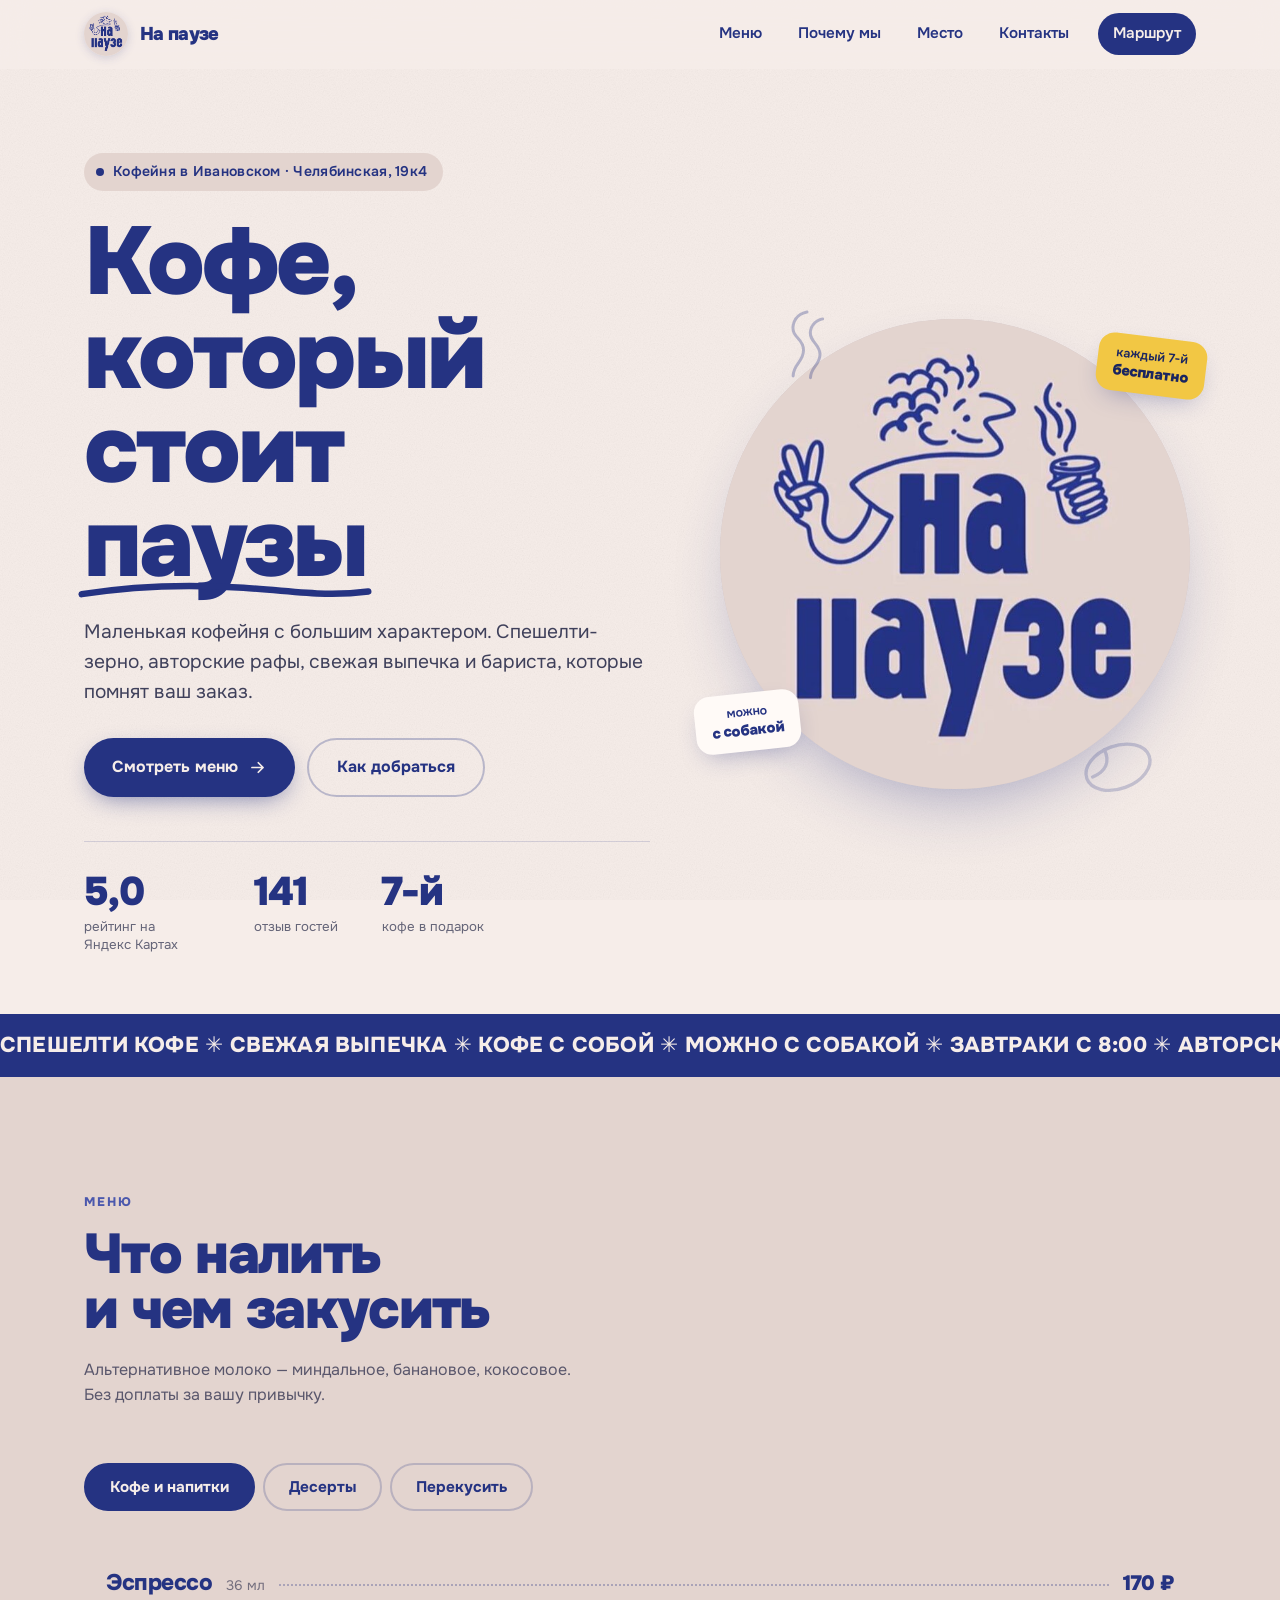
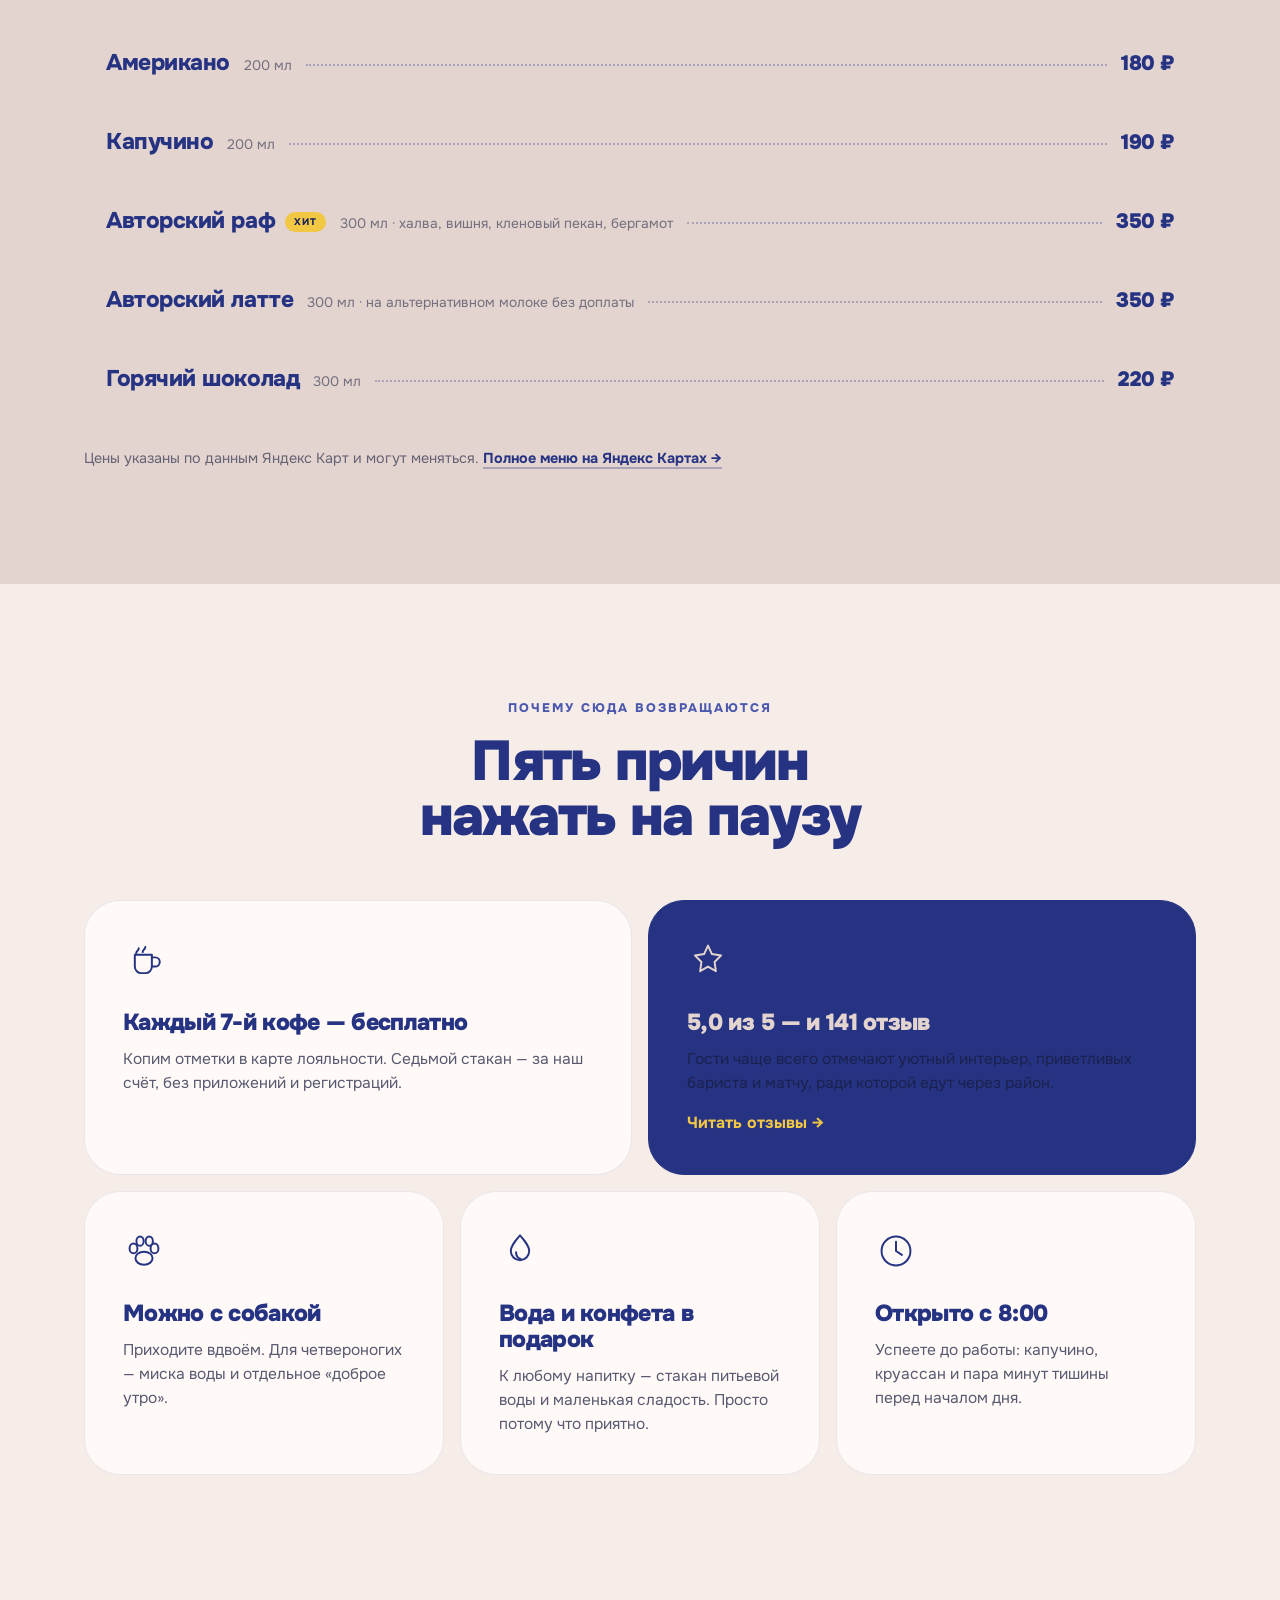
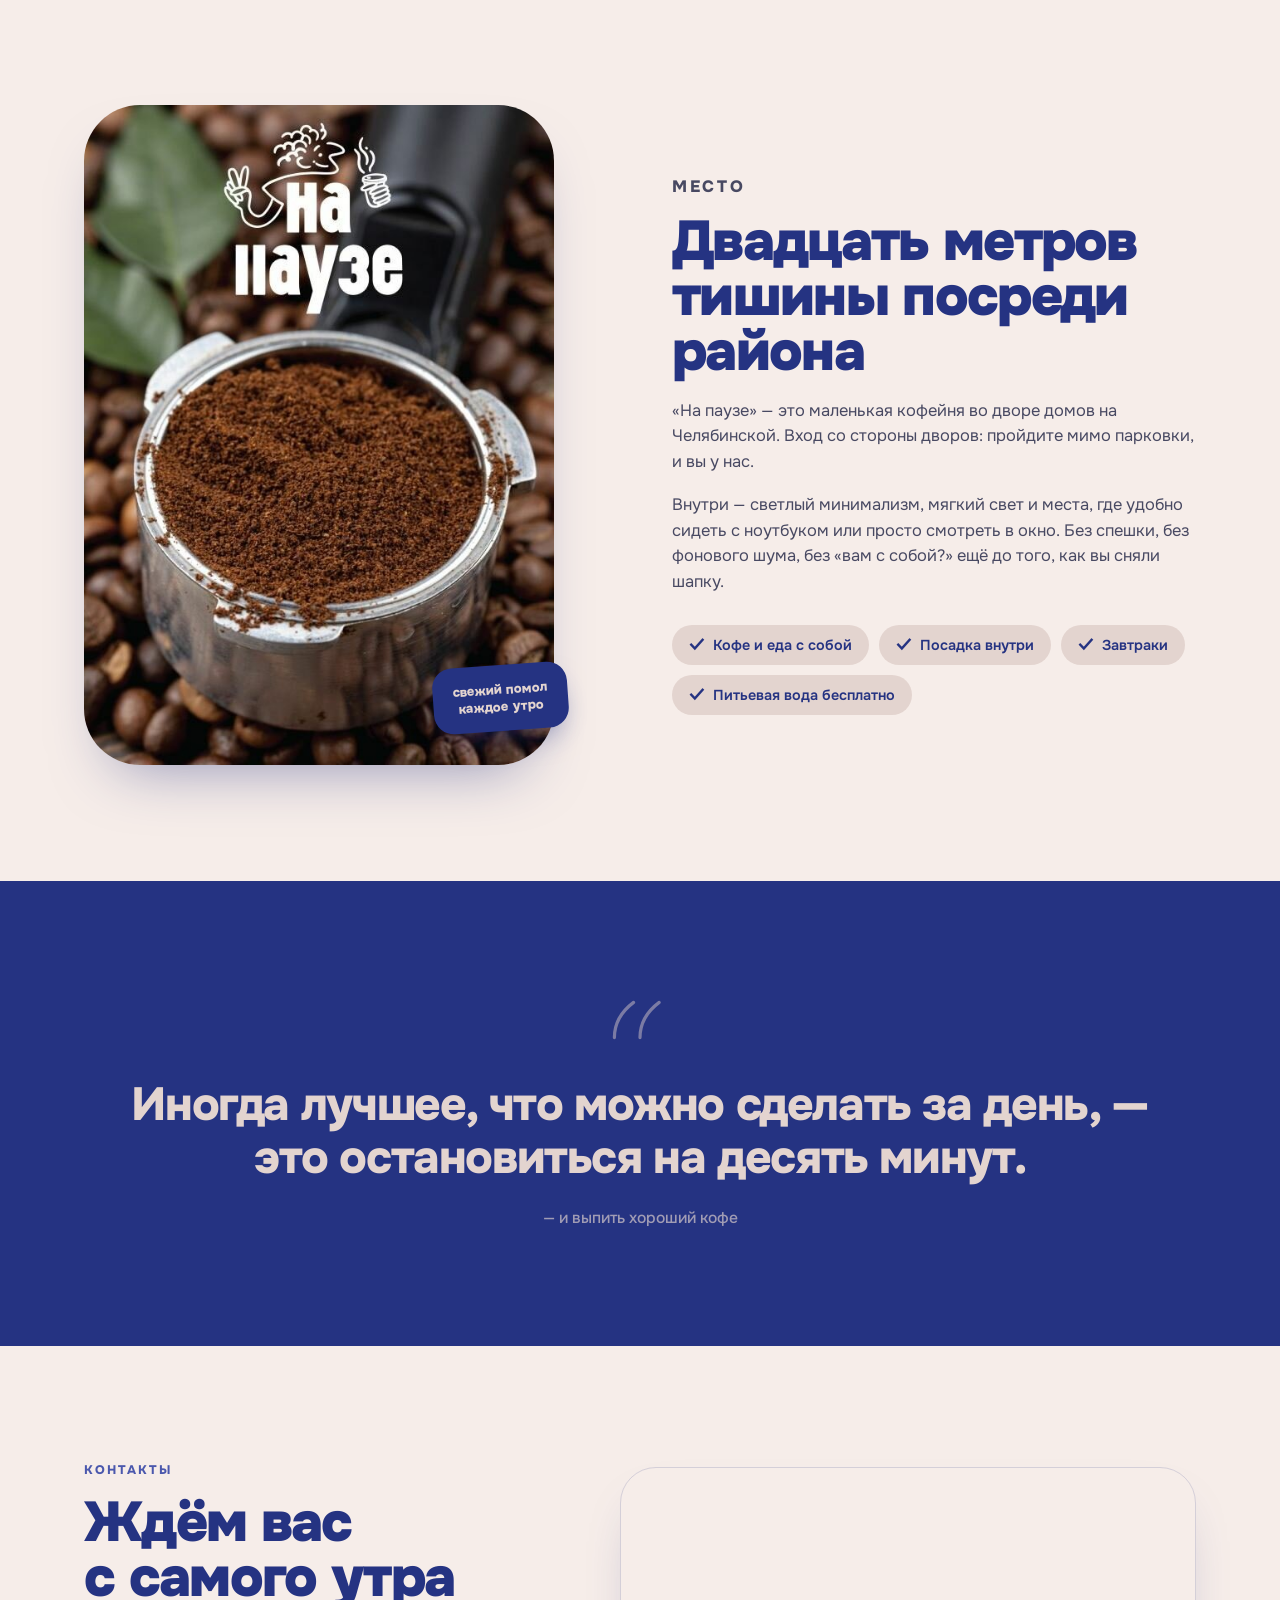
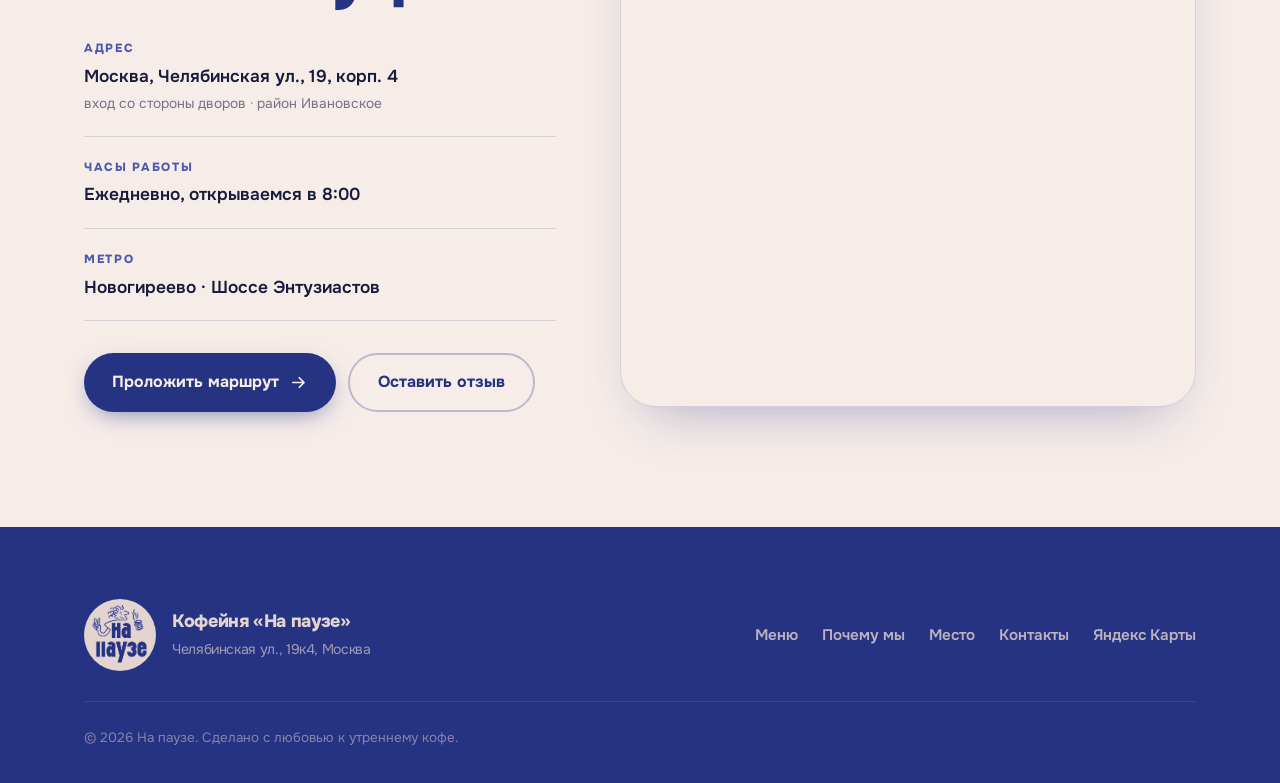
==== index.html @ f5249c9c "Сайт кофейни «На паузе» Одностраничный сайт в фирменном стиле: палитра снята с логотипа (синий #2533" ====
<!DOCTYPE html>
<html lang="ru">
<head>
<meta charset="utf-8">
<meta name="viewport" content="width=device-width, initial-scale=1">
<title>На паузе — кофейня на Челябинской, 19к4 · Москва</title>
<meta name="description" content="«На паузе» — уютная кофейня в Ивановском. Спешелти кофе, авторские рафы, свежая выпечка. Каждый 7-й кофе — бесплатно. Челябинская ул., 19к4, Москва.">
<meta name="theme-color" content="#253382">

<meta property="og:type" content="website">
<meta property="og:title" content="На паузе — кофейня на Челябинской, 19к4">
<meta property="og:description" content="Спешелти кофе, авторские рафы и свежая выпечка в Ивановском. Каждый 7-й кофе — бесплатно.">
<meta property="og:image" content="assets/logo.png">

<link rel="icon" href="assets/logo.png">
<link rel="apple-touch-icon" href="assets/logo.png">

<link rel="preconnect" href="https://fonts.googleapis.com">
<link rel="preconnect" href="https://fonts.gstatic.com" crossorigin>
<link href="https://fonts.googleapis.com/css2?family=Onest:wght@400;500;600;700;800;900&display=swap" rel="stylesheet">
<link rel="stylesheet" href="styles.css">
</head>
<body>

<a class="skip" href="#menu">К меню</a>

<!-- ══════════ ХЕДЕР ══════════ -->
<header class="hdr" id="hdr">
  <div class="hdr__in">
    <a class="brand" href="#top" aria-label="На паузе — на главную">
      <img src="assets/logo.png" alt="" width="44" height="44">
      <span class="brand__txt">На&nbsp;паузе</span>
    </a>

    <nav class="nav" id="nav">
      <a href="#menu">Меню</a>
      <a href="#why">Почему мы</a>
      <a href="#place">Место</a>
      <a href="#contacts">Контакты</a>
      <a class="nav__cta" href="https://yandex.ru/maps/-/CTv8JHZ1" target="_blank" rel="noopener">Маршрут</a>
    </nav>

    <button class="burger" id="burger" aria-label="Меню навигации" aria-expanded="false" aria-controls="nav">
      <span></span><span></span><span></span>
    </button>
  </div>
</header>

<main id="top">

<!-- ══════════ ГЛАВНЫЙ ЭКРАН ══════════ -->
<section class="hero">
  <div class="hero__grid">

    <div class="hero__copy">
      <p class="eyebrow reveal">
        <span class="dot" aria-hidden="true"></span>
        Кофейня в Ивановском · Челябинская, 19к4
      </p>

      <h1 class="reveal" style="--d:.05s">
        Кофе,<br>
        который стоит<br>
        <span class="hl">паузы<svg class="underline" viewBox="0 0 320 24" aria-hidden="true"><path d="M4 15C60 6 120 4 180 8s90 10 136 4"/></svg></span>
      </h1>

      <p class="lede reveal" style="--d:.1s">
        Маленькая кофейня с большим характером. Спешелти-зерно, авторские рафы,
        свежая выпечка и бариста, которые помнят ваш заказ.
      </p>

      <div class="hero__btns reveal" style="--d:.15s">
        <a class="btn btn--primary" href="#menu">Смотреть меню<svg viewBox="0 0 24 24" aria-hidden="true"><path d="M5 12h14M13 6l6 6-6 6"/></svg></a>
        <a class="btn btn--ghost" href="https://yandex.ru/maps/-/CTv8JHZ1" target="_blank" rel="noopener">Как добраться</a>
      </div>

      <dl class="stats reveal" style="--d:.2s">
        <div><dt>5,0</dt><dd>рейтинг на Яндекс&nbsp;Картах</dd></div>
        <div><dt>141</dt><dd>отзыв гостей</dd></div>
        <div><dt>7-й</dt><dd>кофе в подарок</dd></div>
      </dl>
    </div>

    <div class="hero__art reveal" style="--d:.12s">
      <div class="art__disc">
        <img src="assets/logo.png" alt="Логотип кофейни «На паузе»" width="677" height="677">
      </div>

      <span class="sticker sticker--1">каждый&nbsp;7-й<br><b>бесплатно</b></span>
      <span class="sticker sticker--2">можно<br><b>с собакой</b></span>

      <svg class="doodle doodle--steam" viewBox="0 0 60 90" aria-hidden="true">
        <path d="M14 82c0-14 12-16 12-30S12 38 14 24 30 8 30 8"/>
        <path d="M34 84c0-12 11-15 11-27S32 42 34 30s14-14 14-14"/>
      </svg>
      <svg class="doodle doodle--bean" viewBox="0 0 80 60" aria-hidden="true">
        <ellipse cx="40" cy="30" rx="34" ry="22" transform="rotate(-20 40 30)"/>
        <path d="M14 40c14-6 18-16 12-28"/>
      </svg>
    </div>
  </div>
</section>

<!-- ══════════ БЕГУЩАЯ СТРОКА ══════════ -->
<div class="ticker" aria-hidden="true">
  <div class="ticker__track">
    <span>спешелти кофе ✳ свежая выпечка ✳ кофе с собой ✳ можно с собакой ✳ завтраки с 8:00 ✳ авторские рафы ✳ вода и конфета в подарок ✳</span>
    <span>спешелти кофе ✳ свежая выпечка ✳ кофе с собой ✳ можно с собакой ✳ завтраки с 8:00 ✳ авторские рафы ✳ вода и конфета в подарок ✳</span>
  </div>
</div>

<!-- ══════════ МЕНЮ ══════════ -->
<section class="sec sec--menu" id="menu">
  <div class="wrap">
    <header class="sec__head reveal">
      <p class="kicker">Меню</p>
      <h2>Что налить<br>и чем закусить</h2>
      <p class="sec__note">Альтернативное молоко — миндальное, банановое, кокосовое.<br>Без доплаты за вашу привычку.</p>
    </header>

    <div class="tabs reveal" role="tablist" aria-label="Разделы меню">
      <button class="tab is-on" role="tab" aria-selected="true"  aria-controls="p-coffee"  id="t-coffee">Кофе и напитки</button>
      <button class="tab"       role="tab" aria-selected="false" aria-controls="p-sweets"  id="t-sweets">Десерты</button>
      <button class="tab"       role="tab" aria-selected="false" aria-controls="p-food"    id="t-food">Перекусить</button>
    </div>

    <div class="panel is-on" id="p-coffee" role="tabpanel" aria-labelledby="t-coffee">
      <ul class="menu">
        <li><span class="menu__n">Эспрессо</span><span class="menu__v">36 мл</span><i></i><span class="menu__p">170&nbsp;₽</span></li>
        <li><span class="menu__n">Американо</span><span class="menu__v">200 мл</span><i></i><span class="menu__p">180&nbsp;₽</span></li>
        <li><span class="menu__n">Капучино</span><span class="menu__v">200 мл</span><i></i><span class="menu__p">190&nbsp;₽</span></li>
        <li class="is-star"><span class="menu__n">Авторский раф</span><span class="menu__v">300 мл · халва, вишня, кленовый пекан, бергамот</span><i></i><span class="menu__p">350&nbsp;₽</span></li>
        <li><span class="menu__n">Авторский латте</span><span class="menu__v">300 мл · на альтернативном молоке без доплаты</span><i></i><span class="menu__p">350&nbsp;₽</span></li>
        <li><span class="menu__n">Горячий шоколад</span><span class="menu__v">300 мл</span><i></i><span class="menu__p">220&nbsp;₽</span></li>
      </ul>
    </div>

    <div class="panel" id="p-sweets" role="tabpanel" aria-labelledby="t-sweets" hidden>
      <ul class="menu">
        <li><span class="menu__n">Макарон</span><span class="menu__v">в ассортименте</span><i></i><span class="menu__p">120&nbsp;₽</span></li>
        <li><span class="menu__n">Пончик</span><span class="menu__v">в ассортименте</span><i></i><span class="menu__p">140&nbsp;₽</span></li>
        <li class="is-star"><span class="menu__n">Маффин</span><span class="menu__v">в ассортименте · шоколадный — хит</span><i></i><span class="menu__p">160&nbsp;₽</span></li>
      </ul>
    </div>

    <div class="panel" id="p-food" role="tabpanel" aria-labelledby="t-food" hidden>
      <ul class="menu">
        <li><span class="menu__n">Круассан</span><span class="menu__v">сладкий и сытный</span><i></i><span class="menu__p">от 270&nbsp;₽</span></li>
        <li><span class="menu__n">Сэндвич</span><span class="menu__v">на гриле</span><i></i><span class="menu__p">от 270&nbsp;₽</span></li>
        <li><span class="menu__n">Ролл</span><span class="menu__v">с собой или на месте</span><i></i><span class="menu__p">от 270&nbsp;₽</span></li>
      </ul>
    </div>

    <p class="menu__foot reveal">
      Цены указаны по данным Яндекс&nbsp;Карт и могут меняться.
      <a href="https://yandex.ru/maps/-/CTv8JHZ1" target="_blank" rel="noopener">Полное меню на Яндекс&nbsp;Картах →</a>
    </p>
  </div>
</section>

<!-- ══════════ ПОЧЕМУ МЫ ══════════ -->
<section class="sec sec--why" id="why">
  <div class="wrap">
    <header class="sec__head sec__head--c reveal">
      <p class="kicker">Почему сюда возвращаются</p>
      <h2>Пять причин<br>нажать на паузу</h2>
    </header>

    <div class="cards">
      <article class="card card--wide reveal">
        <svg class="ico" viewBox="0 0 64 64" aria-hidden="true"><path d="M18 24h26v18a10 10 0 0 1-10 10h-6a10 10 0 0 1-10-10V24Z"/><path d="M44 28h5a7 7 0 0 1 0 14h-5"/><path d="M24 14c0 4-4 4-4 8M34 12c0 4-4 4-4 8"/></svg>
        <h3>Каждый 7-й кофе — бесплатно</h3>
        <p>Копим отметки в карте лояльности. Седьмой стакан — за наш счёт, без приложений и регистраций.</p>
      </article>

      <article class="card card--wide card--accent reveal" style="--d:.05s">
        <svg class="ico" viewBox="0 0 64 64" aria-hidden="true"><path d="M32 10l6 13 14 2-10 10 2 14-12-7-12 7 2-14L12 25l14-2 6-13Z"/></svg>
        <h3>5,0 из 5 — и 141 отзыв</h3>
        <p>Гости чаще всего отмечают уютный интерьер, приветливых бариста и матчу, ради которой едут через район.</p>
        <a class="link" href="https://yandex.ru/maps/-/CTv8JHZ1" target="_blank" rel="noopener">Читать отзывы →</a>
      </article>

      <article class="card reveal" style="--d:.1s">
        <svg class="ico" viewBox="0 0 64 64" aria-hidden="true"><ellipse cx="32" cy="43" rx="13" ry="10"/><ellipse cx="16" cy="28" rx="6" ry="7.5"/><ellipse cx="48" cy="28" rx="6" ry="7.5"/><ellipse cx="26" cy="17" rx="5.5" ry="7"/><ellipse cx="40" cy="17" rx="5.5" ry="7"/></svg>
        <h3>Можно с собакой</h3>
        <p>Приходите вдвоём. Для четвероногих — миска воды и отдельное «доброе утро».</p>
      </article>

      <article class="card reveal" style="--d:.15s">
        <svg class="ico" viewBox="0 0 64 64" aria-hidden="true"><path d="M32 8c8 10 14 16 14 24a14 14 0 1 1-28 0c0-8 6-14 14-24Z"/><path d="M26 34c0 6 3 9 7 10"/></svg>
        <h3>Вода и конфета в подарок</h3>
        <p>К любому напитку — стакан питьевой воды и маленькая сладость. Просто потому что приятно.</p>
      </article>

      <article class="card reveal" style="--d:.2s">
        <svg class="ico" viewBox="0 0 64 64" aria-hidden="true"><circle cx="32" cy="32" r="22"/><path d="M32 18v14l9 6"/></svg>
        <h3>Открыто с 8:00</h3>
        <p>Успеете до работы: капучино, круассан и пара минут тишины перед началом дня.</p>
      </article>
    </div>
  </div>
</section>

<!-- ══════════ МЕСТО ══════════ -->
<section class="sec sec--place" id="place">
  <div class="wrap place">
    <div class="place__img reveal">
      <img src="assets/photo_main.jpg" alt="Холдер со свежемолотым кофе в кофейне «На паузе»" loading="lazy">
      <span class="place__badge">свежий помол<br>каждое утро</span>
    </div>

    <div class="place__copy reveal" style="--d:.08s">
      <p class="kicker">Место</p>
      <h2>Двадцать метров тишины посреди района</h2>
      <p>
        «На паузе» — это маленькая кофейня во дворе домов на Челябинской. Вход
        со стороны дворов: пройдите мимо парковки, и вы у нас.
      </p>
      <p>
        Внутри — светлый минимализм, мягкий свет и места, где удобно сидеть
        с ноутбуком или просто смотреть в окно. Без спешки, без фонового шума,
        без «вам с собой?» ещё до того, как вы сняли шапку.
      </p>
      <ul class="ticks">
        <li>Кофе и еда с собой</li>
        <li>Посадка внутри</li>
        <li>Завтраки</li>
        <li>Питьевая вода бесплатно</li>
      </ul>
    </div>
  </div>
</section>

<!-- ══════════ ЦИТАТА ══════════ -->
<section class="quote">
  <div class="wrap reveal">
    <svg class="quote__mark" viewBox="0 0 80 60" aria-hidden="true"><path d="M8 52c0-18 8-32 24-44M40 52c0-18 8-32 24-44"/></svg>
    <p>Иногда лучшее, что можно сделать за день, —<br>это остановиться на десять минут.</p>
    <span>— и выпить хороший кофе</span>
  </div>
</section>

<!-- ══════════ КОНТАКТЫ ══════════ -->
<section class="sec sec--contacts" id="contacts">
  <div class="wrap contacts">
    <div class="contacts__info reveal">
      <p class="kicker">Контакты</p>
      <h2>Ждём вас<br>с самого утра</h2>

      <dl class="info">
        <div>
          <dt>Адрес</dt>
          <dd>
            Москва, Челябинская ул., 19, корп.&nbsp;4<br>
            <small>вход со стороны дворов · район Ивановское</small>
          </dd>
        </div>
        <div>
          <dt>Часы работы</dt>
          <!-- Точное время закрытия уточните и подставьте сюда -->
          <dd>Ежедневно, открываемся в&nbsp;8:00</dd>
        </div>
        <div>
          <dt>Метро</dt>
          <dd>Новогиреево · Шоссе Энтузиастов</dd>
        </div>
      </dl>

      <div class="contacts__btns">
        <a class="btn btn--primary" href="https://yandex.ru/maps/-/CTv8JHZ1" target="_blank" rel="noopener">Проложить маршрут<svg viewBox="0 0 24 24" aria-hidden="true"><path d="M5 12h14M13 6l6 6-6 6"/></svg></a>
        <a class="btn btn--ghost" href="https://yandex.ru/maps/-/CTv8JHZ1" target="_blank" rel="noopener">Оставить отзыв</a>
      </div>
    </div>

    <div class="contacts__map reveal" style="--d:.08s">
      <iframe
        src="https://yandex.ru/map-widget/v1/org/237137295083/?ll=37.816%2C55.749&z=16"
        title="Кофейня «На паузе» на карте"
        loading="lazy"
        allowfullscreen></iframe>
    </div>
  </div>
</section>

</main>

<!-- ══════════ ПОДВАЛ ══════════ -->
<footer class="ftr">
  <div class="wrap ftr__in">
    <div class="ftr__brand">
      <img src="assets/logo.png" alt="" width="72" height="72">
      <p>Кофейня «На паузе»<br><small>Челябинская ул., 19к4, Москва</small></p>
    </div>

    <nav class="ftr__nav" aria-label="Подвал">
      <a href="#menu">Меню</a>
      <a href="#why">Почему мы</a>
      <a href="#place">Место</a>
      <a href="#contacts">Контакты</a>
      <a href="https://yandex.ru/maps/-/CTv8JHZ1" target="_blank" rel="noopener">Яндекс Карты</a>
    </nav>

    <p class="ftr__copy">© <span id="yr">2026</span> На паузе. Сделано с любовью к утреннему кофе.</p>
  </div>
</footer>

<script src="script.js"></script>
</body>
</html>
---- styles.css ----
/* ═══════════════════════════════════════════════
   На паузе — фирменный стиль
   Синий #253382 + пудра #E3D4CF (взяты из логотипа)
   ═══════════════════════════════════════════════ */

:root{
  --blue:#253382;
  --blue-2:#1a2560;
  --blue-3:#4b58ad;
  --blush:#e3d4cf;
  --cream:#f6ede9;
  --paper:#fffaf7;
  --ink:#171b3c;
  --butter:#f2c744;

  --r-s:14px;
  --r-m:22px;
  --r-l:36px;
  --r-xl:56px;

  --pad:clamp(20px,5vw,64px);
  --wrap:1240px;

  --ease:cubic-bezier(.22,1,.36,1);

  --font:"Onest","Golos Text","Segoe UI",system-ui,-apple-system,sans-serif;
}

*,*::before,*::after{box-sizing:border-box}
html{scroll-behavior:smooth;scroll-padding-top:90px;-webkit-text-size-adjust:100%}
body{
  margin:0;
  font-family:var(--font);
  font-weight:400;
  color:var(--ink);
  background:var(--cream);
  line-height:1.55;
  overflow-x:hidden;
  -webkit-font-smoothing:antialiased;
}
img{max-width:100%;display:block;height:auto}
a{color:inherit;text-decoration:none}
h1,h2,h3{margin:0;font-weight:900;letter-spacing:-.03em;line-height:.98;color:var(--blue)}
p{margin:0}
ul,ol,dl,dd{margin:0;padding:0}
li{list-style:none}

.wrap{width:100%;max-width:var(--wrap);margin-inline:auto;padding-inline:var(--pad)}

.skip{position:absolute;left:-9999px;top:0;z-index:200;background:var(--blue);color:#fff;padding:12px 20px;border-radius:0 0 12px 0}
.skip:focus{left:0}

:focus-visible{outline:3px solid var(--blue);outline-offset:3px;border-radius:6px}

/* зерно поверх фона — чуть тёплой фактуры */
body::before{
  content:"";position:fixed;inset:0;z-index:1;pointer-events:none;opacity:.5;
  background-image:url("data:image/svg+xml,%3Csvg xmlns='http://www.w3.org/2000/svg' width='140' height='140'%3E%3Cfilter id='n'%3E%3CfeTurbulence type='fractalNoise' baseFrequency='.85' numOctaves='3'/%3E%3CfeColorMatrix type='saturate' values='0'/%3E%3C/filter%3E%3Crect width='140' height='140' filter='url(%23n)' opacity='.22'/%3E%3C/svg%3E");
  mix-blend-mode:multiply;
}
main,.hdr,.ftr{position:relative;z-index:2}

/* ═══════ ХЕДЕР ═══════ */
.hdr{
  position:sticky;top:0;z-index:100;
  background:color-mix(in srgb,var(--cream) 82%,transparent);
  backdrop-filter:blur(14px) saturate(1.3);
  border-bottom:1.5px solid transparent;
  transition:border-color .3s,background .3s;
}
.hdr.is-stuck{border-bottom-color:color-mix(in srgb,var(--blue) 18%,transparent)}
.hdr__in{
  max-width:var(--wrap);margin-inline:auto;padding:12px var(--pad);
  display:flex;align-items:center;justify-content:space-between;gap:20px;
}
.brand{display:flex;align-items:center;gap:12px;flex-shrink:0}
.brand img{width:44px;height:44px;border-radius:50%;box-shadow:0 2px 10px rgb(37 51 130/.18)}
.brand__txt{font-weight:900;font-size:1.16rem;letter-spacing:-.035em;color:var(--blue)}

.nav{display:flex;align-items:center;gap:6px}
.nav a{
  padding:9px 15px;border-radius:99px;font-weight:600;font-size:.95rem;color:var(--blue);
  transition:background .22s,color .22s;
}
.nav a:hover{background:color-mix(in srgb,var(--blue) 9%,transparent)}
.nav__cta{background:var(--blue)!important;color:var(--cream)!important;margin-left:8px}
.nav__cta:hover{background:var(--blue-2)!important}

.burger{
  display:none;width:46px;height:46px;border:0;border-radius:14px;cursor:pointer;
  background:color-mix(in srgb,var(--blue) 8%,transparent);
  flex-direction:column;align-items:center;justify-content:center;gap:5px;
}
.burger span{display:block;width:20px;height:2.5px;border-radius:2px;background:var(--blue);transition:transform .3s var(--ease),opacity .2s}
.burger[aria-expanded="true"] span:nth-child(1){transform:translateY(7.5px) rotate(45deg)}
.burger[aria-expanded="true"] span:nth-child(2){opacity:0}
.burger[aria-expanded="true"] span:nth-child(3){transform:translateY(-7.5px) rotate(-45deg)}

/* ═══════ ГЕРОЙ ═══════ */
.hero{
  padding:clamp(36px,7vw,84px) var(--pad) clamp(30px,5vw,60px);
  max-width:var(--wrap);margin-inline:auto;
}
.hero__grid{
  display:grid;grid-template-columns:1.08fr .92fr;gap:clamp(28px,5vw,70px);align-items:center;
}
.eyebrow{
  display:inline-flex;align-items:center;gap:9px;
  font-weight:600;font-size:.88rem;letter-spacing:.02em;color:var(--blue);
  background:var(--blush);padding:8px 16px 8px 12px;border-radius:99px;margin-bottom:24px;
}
.dot{width:8px;height:8px;border-radius:50%;background:var(--blue);animation:pulse 2.4s infinite}
@keyframes pulse{0%,100%{opacity:1;transform:scale(1)}50%{opacity:.4;transform:scale(.8)}}

h1{font-size:clamp(2.7rem,7.6vw,6rem)}
.hl{position:relative;display:inline-block}
.underline{
  position:absolute;left:-2%;bottom:-.14em;width:104%;height:.28em;overflow:visible;
  fill:none;stroke:var(--blue);stroke-width:7;stroke-linecap:round;
  stroke-dasharray:340;stroke-dashoffset:340;animation:draw 1.1s .5s var(--ease) forwards;
}
@keyframes draw{to{stroke-dashoffset:0}}

.lede{margin:26px 0 0;font-size:clamp(1.02rem,1.6vw,1.2rem);max-width:46ch;color:color-mix(in srgb,var(--ink) 82%,transparent)}

.hero__btns{display:flex;flex-wrap:wrap;gap:12px;margin-top:32px}
.btn{
  display:inline-flex;align-items:center;gap:10px;
  padding:15px 28px;border-radius:99px;font-weight:700;font-size:1rem;
  transition:transform .22s var(--ease),background .22s,box-shadow .22s;
}
.btn svg{width:19px;height:19px;fill:none;stroke:currentColor;stroke-width:2.2;stroke-linecap:round;stroke-linejoin:round;transition:transform .25s var(--ease)}
.btn:hover{transform:translateY(-2px)}
.btn:hover svg{transform:translateX(4px)}
.btn--primary{background:var(--blue);color:var(--cream);box-shadow:0 8px 24px -8px rgb(37 51 130/.6)}
.btn--primary:hover{background:var(--blue-2);box-shadow:0 14px 30px -10px rgb(37 51 130/.65)}
.btn--ghost{border:2px solid color-mix(in srgb,var(--blue) 28%,transparent);color:var(--blue)}
.btn--ghost:hover{background:var(--blush);border-color:var(--blue)}

.stats{display:flex;flex-wrap:wrap;gap:clamp(20px,4vw,44px);margin-top:44px;padding-top:30px;border-top:1.5px solid color-mix(in srgb,var(--blue) 16%,transparent)}
.stats dt{font-size:clamp(1.9rem,3.4vw,2.5rem);font-weight:900;color:var(--blue);letter-spacing:-.04em;line-height:1}
.stats dd{font-size:.83rem;line-height:1.35;max-width:14ch;margin-top:6px;color:color-mix(in srgb,var(--ink) 65%,transparent)}

/* арт */
.hero__art{position:relative;display:grid;place-items:center}
.art__disc{
  position:relative;width:min(100%,470px);aspect-ratio:1;border-radius:50%;overflow:hidden;
  background:var(--blush);
  box-shadow:0 30px 70px -30px rgb(37 51 130/.45), inset 0 0 0 1.5px rgb(37 51 130/.1);
  animation:float 7s ease-in-out infinite;
}
.art__disc img{width:100%;height:100%;object-fit:cover;transform:scale(1.02)}
@keyframes float{0%,100%{transform:translateY(0)}50%{transform:translateY(-14px)}}

.sticker{
  position:absolute;z-index:3;
  font-size:.78rem;font-weight:600;line-height:1.25;text-align:center;
  padding:12px 16px;border-radius:16px;background:var(--paper);color:var(--blue);
  box-shadow:0 10px 26px -10px rgb(37 51 130/.4);
}
.sticker b{font-weight:900;font-size:.92rem;display:block}
.sticker--1{top:4%;right:-2%;transform:rotate(7deg);background:var(--butter);color:var(--blue-2)}
.sticker--2{bottom:8%;left:-4%;transform:rotate(-6deg)}

.doodle{position:absolute;fill:none;stroke:var(--blue);stroke-width:3.4;stroke-linecap:round;opacity:.3}
.doodle--steam{width:52px;top:-14px;left:14%}
.doodle--bean{width:78px;bottom:-8px;right:8%;opacity:.22}

/* ═══════ БЕГУЩАЯ СТРОКА ═══════ */
.ticker{overflow:hidden;background:var(--blue);color:var(--cream);padding:15px 0;position:relative;z-index:2}
.ticker__track{display:flex;width:max-content;animation:slide 34s linear infinite}
.ticker__track span{
  padding-right:40px;white-space:nowrap;
  font-weight:800;font-size:clamp(.95rem,1.9vw,1.35rem);letter-spacing:.01em;text-transform:uppercase;
}
@keyframes slide{to{transform:translateX(-50%)}}

/* ═══════ СЕКЦИИ ═══════ */
.sec{padding:clamp(64px,9vw,130px) 0}
.sec__head{max-width:640px;margin-bottom:clamp(34px,5vw,56px)}
.sec__head--c{margin-inline:auto;text-align:center}
.kicker{
  font-size:.78rem;font-weight:800;letter-spacing:.16em;text-transform:uppercase;
  color:var(--blue-3);margin-bottom:16px;
}
.sec h2{font-size:clamp(2rem,4.6vw,3.5rem)}
.sec__note{margin-top:20px;color:color-mix(in srgb,var(--ink) 68%,transparent);font-size:1rem}

/* ═══════ МЕНЮ ═══════ */
.sec--menu{background:var(--blush)}

.tabs{display:flex;flex-wrap:wrap;gap:8px;margin-bottom:34px}
.tab{
  font-family:inherit;font-weight:700;font-size:.96rem;cursor:pointer;
  padding:12px 24px;border-radius:99px;border:2px solid color-mix(in srgb,var(--blue) 22%,transparent);
  background:transparent;color:var(--blue);transition:all .22s var(--ease);
}
.tab:hover{background:color-mix(in srgb,var(--blue) 8%,transparent)}
.tab.is-on{background:var(--blue);color:var(--cream);border-color:var(--blue)}

.panel{animation:fadeUp .45s var(--ease)}
@keyframes fadeUp{from{opacity:0;transform:translateY(14px)}to{opacity:1;transform:none}}

.menu{display:grid;gap:4px}
.menu li{
  display:flex;align-items:baseline;gap:14px;flex-wrap:wrap;
  padding:20px 22px;border-radius:var(--r-m);
  transition:background .22s,transform .22s var(--ease);
}
.menu li:hover{background:var(--paper);transform:translateX(6px)}
.menu__n{font-weight:800;font-size:clamp(1.1rem,2.2vw,1.42rem);color:var(--blue);letter-spacing:-.02em}
.menu__v{font-size:.86rem;color:color-mix(in srgb,var(--ink) 55%,transparent);flex-shrink:0}
.menu li i{flex:1 1 40px;min-width:24px;border-bottom:2px dotted color-mix(in srgb,var(--blue) 30%,transparent);transform:translateY(-4px)}
.menu__p{font-weight:900;font-size:clamp(1.05rem,2vw,1.3rem);color:var(--blue);white-space:nowrap;letter-spacing:-.02em}
.menu li.is-star .menu__n::after{
  content:"хит";margin-left:10px;vertical-align:middle;
  font-size:.6rem;font-weight:800;letter-spacing:.1em;text-transform:uppercase;
  background:var(--butter);color:var(--blue-2);padding:4px 9px;border-radius:99px;
}
.menu__foot{margin-top:30px;font-size:.9rem;color:color-mix(in srgb,var(--ink) 62%,transparent)}
.menu__foot a{font-weight:700;color:var(--blue);border-bottom:2px solid color-mix(in srgb,var(--blue) 30%,transparent)}
.menu__foot a:hover{border-bottom-color:var(--blue)}

/* ═══════ КАРТОЧКИ ═══════ */
.cards{display:grid;grid-template-columns:repeat(6,1fr);gap:16px}
.card{
  grid-column:span 2;
  background:var(--paper);border-radius:var(--r-l);padding:clamp(26px,3vw,38px);
  border:1.5px solid color-mix(in srgb,var(--blue) 10%,transparent);
  transition:transform .3s var(--ease),box-shadow .3s,border-color .3s;
}
.card:hover{transform:translateY(-6px);box-shadow:0 22px 48px -22px rgb(37 51 130/.35);border-color:color-mix(in srgb,var(--blue) 26%,transparent)}
.card--wide{grid-column:span 3}
.card--accent{background:var(--blue);border-color:var(--blue)}
.card--accent h3,.card--accent .ico{color:var(--blush);stroke:var(--blush)}
.card--accent p{color:color-mix(in srgb,var(--blush) 92%,transparent)}
.ico{width:42px;height:42px;fill:none;stroke:var(--blue);stroke-width:3;stroke-linecap:round;stroke-linejoin:round;margin-bottom:20px}
.card h3{font-size:clamp(1.15rem,2vw,1.45rem);margin-bottom:12px;line-height:1.12}
.card p{font-size:.97rem;color:color-mix(in srgb,var(--ink) 72%,transparent)}
.link{display:inline-block;margin-top:16px;font-weight:700;color:var(--butter)}
.link:hover{text-decoration:underline}

/* ═══════ МЕСТО ═══════ */
.place{display:grid;grid-template-columns:1fr 1fr;gap:clamp(28px,5vw,70px);align-items:center}
.place__img{position:relative;border-radius:var(--r-xl);overflow:visible;max-width:470px;justify-self:start}
.place__img img{border-radius:var(--r-xl);width:100%;height:auto;object-fit:contain;box-shadow:0 30px 60px -30px rgb(37 51 130/.5)}
.place__badge{
  position:absolute;right:-14px;bottom:34px;
  background:var(--blue);color:var(--blush);
  font-weight:800;font-size:.82rem;line-height:1.3;text-align:center;
  padding:16px 20px;border-radius:20px;transform:rotate(-4deg);
  box-shadow:0 14px 30px -12px rgb(37 51 130/.6);
}
.place__copy p{margin-top:18px;font-size:1.03rem;color:color-mix(in srgb,var(--ink) 78%,transparent);max-width:52ch}
.ticks{display:flex;flex-wrap:wrap;gap:10px;margin-top:30px}
.ticks li{
  display:flex;align-items:center;gap:8px;
  font-size:.9rem;font-weight:600;color:var(--blue);
  background:var(--blush);padding:9px 17px;border-radius:99px;
}
.ticks li::before{content:"✓";font-weight:900}

/* ═══════ ЦИТАТА ═══════ */
.quote{background:var(--blue);color:var(--blush);padding:clamp(64px,9vw,120px) 0;text-align:center;position:relative;z-index:2}
.quote__mark{width:64px;height:48px;margin-inline:auto;fill:none;stroke:currentColor;stroke-width:4;stroke-linecap:round;opacity:.45;margin-bottom:26px}
.quote p{font-size:clamp(1.5rem,3.8vw,2.9rem);font-weight:800;letter-spacing:-.03em;line-height:1.15}
.quote span{display:block;margin-top:22px;font-size:.98rem;opacity:.65;font-weight:500}

/* ═══════ КОНТАКТЫ ═══════ */
.contacts{display:grid;grid-template-columns:.9fr 1.1fr;gap:clamp(28px,5vw,64px);align-items:center}
.info{margin-top:34px;display:grid;gap:22px}
.info>div{display:grid;gap:4px;padding-bottom:20px;border-bottom:1.5px solid color-mix(in srgb,var(--blue) 15%,transparent)}
.info dt{font-size:.74rem;font-weight:800;letter-spacing:.14em;text-transform:uppercase;color:var(--blue-3)}
.info dd{font-size:1.08rem;font-weight:600;color:var(--ink)}
.info small{display:inline-block;margin-top:4px;font-size:.86rem;font-weight:400;color:color-mix(in srgb,var(--ink) 58%,transparent)}
.contacts__btns{display:flex;flex-wrap:wrap;gap:12px;margin-top:32px}
.contacts__map{
  border-radius:var(--r-l);overflow:hidden;height:clamp(340px,48vw,540px);
  border:1.5px solid color-mix(in srgb,var(--blue) 16%,transparent);
  box-shadow:0 26px 56px -28px rgb(37 51 130/.4);
}
.contacts__map iframe{width:100%;height:100%;border:0;display:block}

/* ═══════ ПОДВАЛ ═══════ */
.ftr{background:var(--blue);color:var(--blush);padding:clamp(48px,6vw,72px) 0 34px}
.ftr__in{display:grid;gap:34px}
.ftr__brand{display:flex;align-items:center;gap:16px}
.ftr__brand img{border-radius:50%;width:72px;height:72px}
.ftr__brand p{font-weight:800;font-size:1.12rem;letter-spacing:-.02em}
.ftr__brand small{font-weight:400;font-size:.88rem;opacity:.65}
.ftr__nav{display:flex;flex-wrap:wrap;gap:8px 26px;padding-top:28px;border-top:1.5px solid color-mix(in srgb,var(--blush) 22%,transparent)}
.ftr__nav a{font-weight:600;font-size:.95rem;opacity:.8;transition:opacity .2s}
.ftr__nav a:hover{opacity:1;text-decoration:underline}
.ftr__copy{font-size:.84rem;opacity:.5}

@media (min-width:761px){
  .ftr__in{grid-template-columns:1fr auto;align-items:center;gap:30px 48px}
  .ftr__nav{border-top:0;padding-top:0;justify-content:flex-end;gap:8px 24px}
  .ftr__copy{grid-column:1/-1;padding-top:26px;border-top:1.5px solid color-mix(in srgb,var(--blush) 22%,transparent)}
}

/* ═══════ ПОЯВЛЕНИЕ ПРИ СКРОЛЛЕ ═══════ */
.reveal{opacity:0;transform:translateY(26px);transition:opacity .7s var(--ease) var(--d,0s),transform .7s var(--ease) var(--d,0s)}
.reveal.is-in{opacity:1;transform:none}

/* ═══════ АДАПТИВ ═══════ */
@media (max-width:1000px){
  .hero__grid{grid-template-columns:1fr;gap:44px}
  .hero__art{order:-1;max-width:400px;margin-inline:auto}
  .stats{justify-content:space-between}
  .cards{grid-template-columns:repeat(4,1fr)}
  .card,.card--wide{grid-column:span 2}
  .cards>.card:last-child{grid-column:span 4}
  .place,.contacts{grid-template-columns:1fr}
  .place__img{max-width:460px}
  .quote br{display:none}
}

@media (max-width:760px){
  .burger{display:flex}
  .nav{
    position:fixed;inset:72px 12px auto 12px;
    flex-direction:column;align-items:stretch;gap:4px;
    background:var(--paper);border-radius:var(--r-m);padding:12px;
    box-shadow:0 26px 60px -20px rgb(37 51 130/.4);
    opacity:0;visibility:hidden;transform:translateY(-12px);
    transition:opacity .25s var(--ease),transform .25s var(--ease),visibility .25s;
  }
  .nav.is-open{opacity:1;visibility:visible;transform:none}
  .nav a{padding:14px 16px;font-size:1.05rem}
  .nav__cta{margin-left:0;text-align:center;margin-top:6px}

  .cards{grid-template-columns:1fr}
  .card,.card--wide{grid-column:span 1}
  .sticker--1{right:-4px;font-size:.72rem}
  .sticker--2{left:-8px;font-size:.72rem}
  .menu li{display:grid;grid-template-columns:1fr auto;gap:3px 14px;padding:16px 14px}
  .menu li:hover{transform:none}
  .menu li i{display:none}
  .menu__n{grid-area:1/1}
  .menu__p{grid-area:1/2;align-self:center}
  .menu__v{grid-area:2/1/2/-1}
  .place__badge{right:-6px;bottom:16px}
}

@media (prefers-reduced-motion:reduce){
  *,*::before,*::after{animation-duration:.001ms!important;animation-iteration-count:1!important;transition-duration:.001ms!important}
  html{scroll-behavior:auto}
  .reveal{opacity:1;transform:none}
}
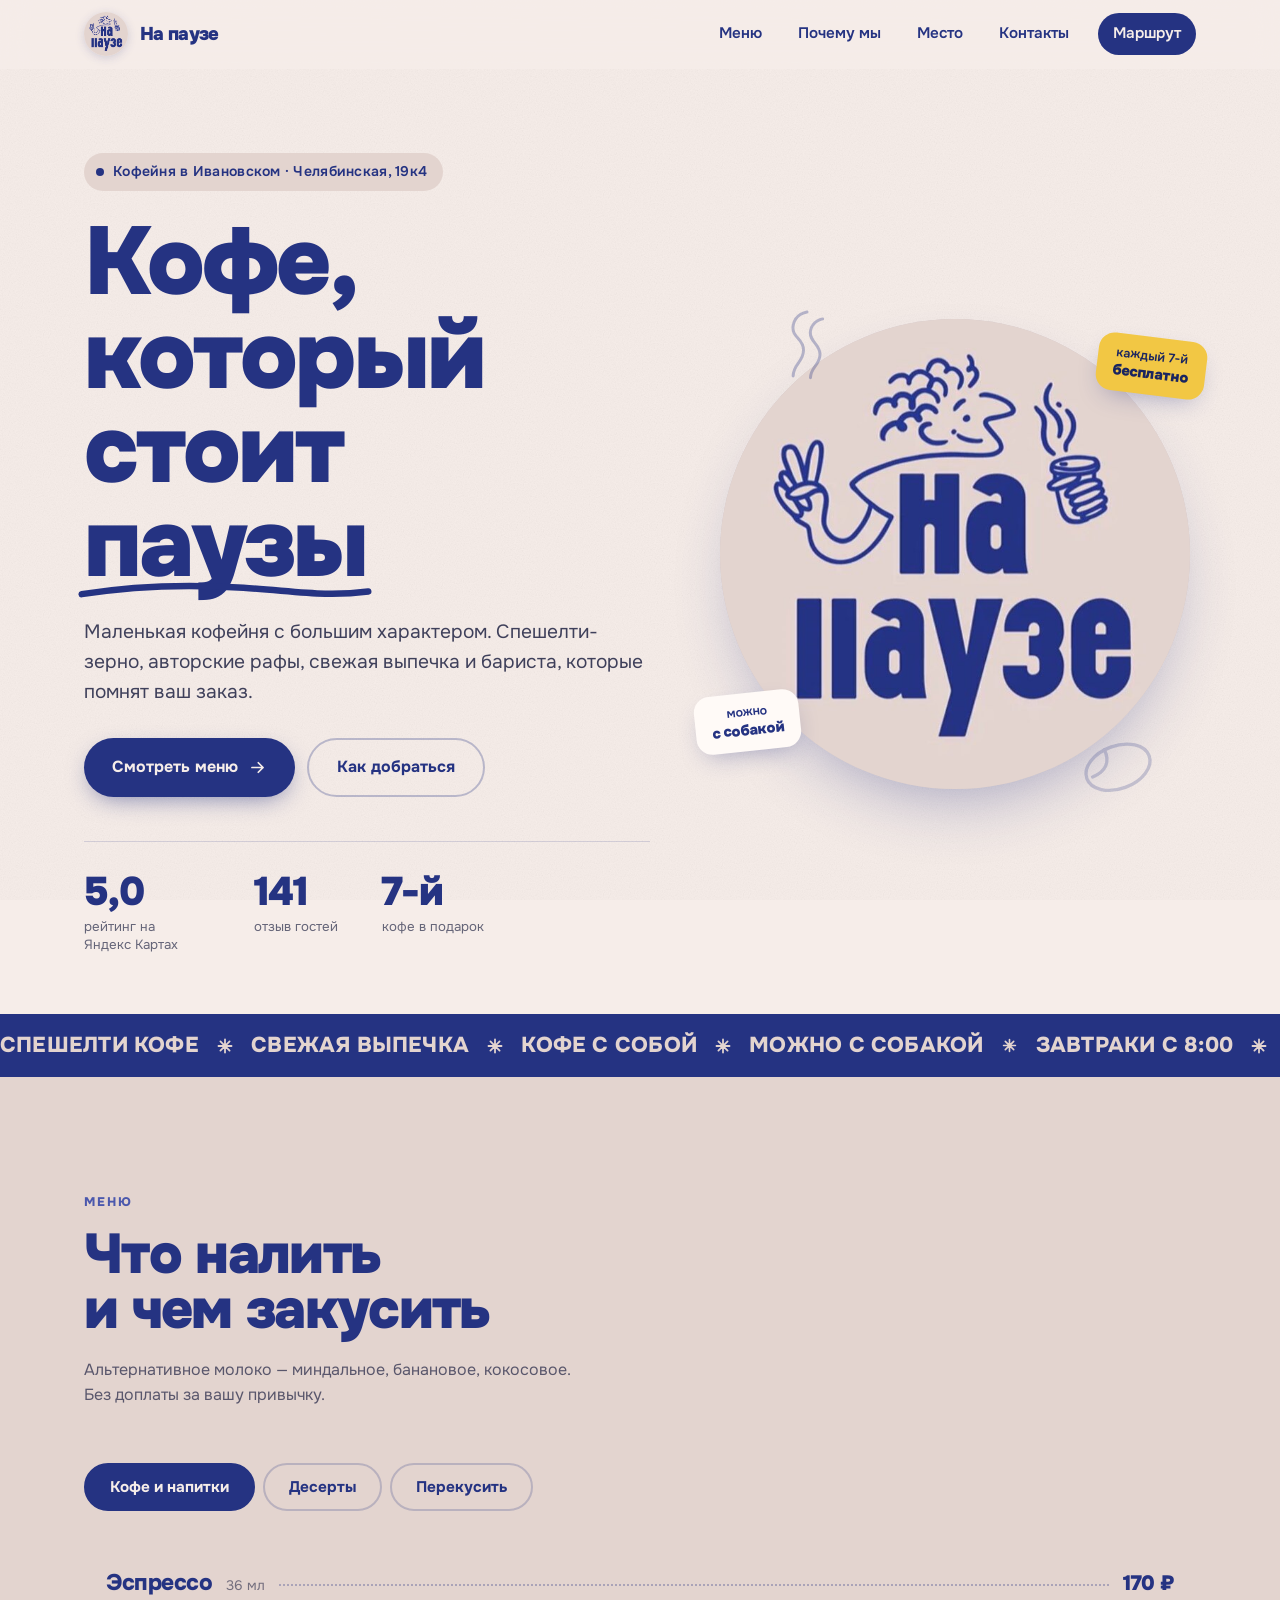
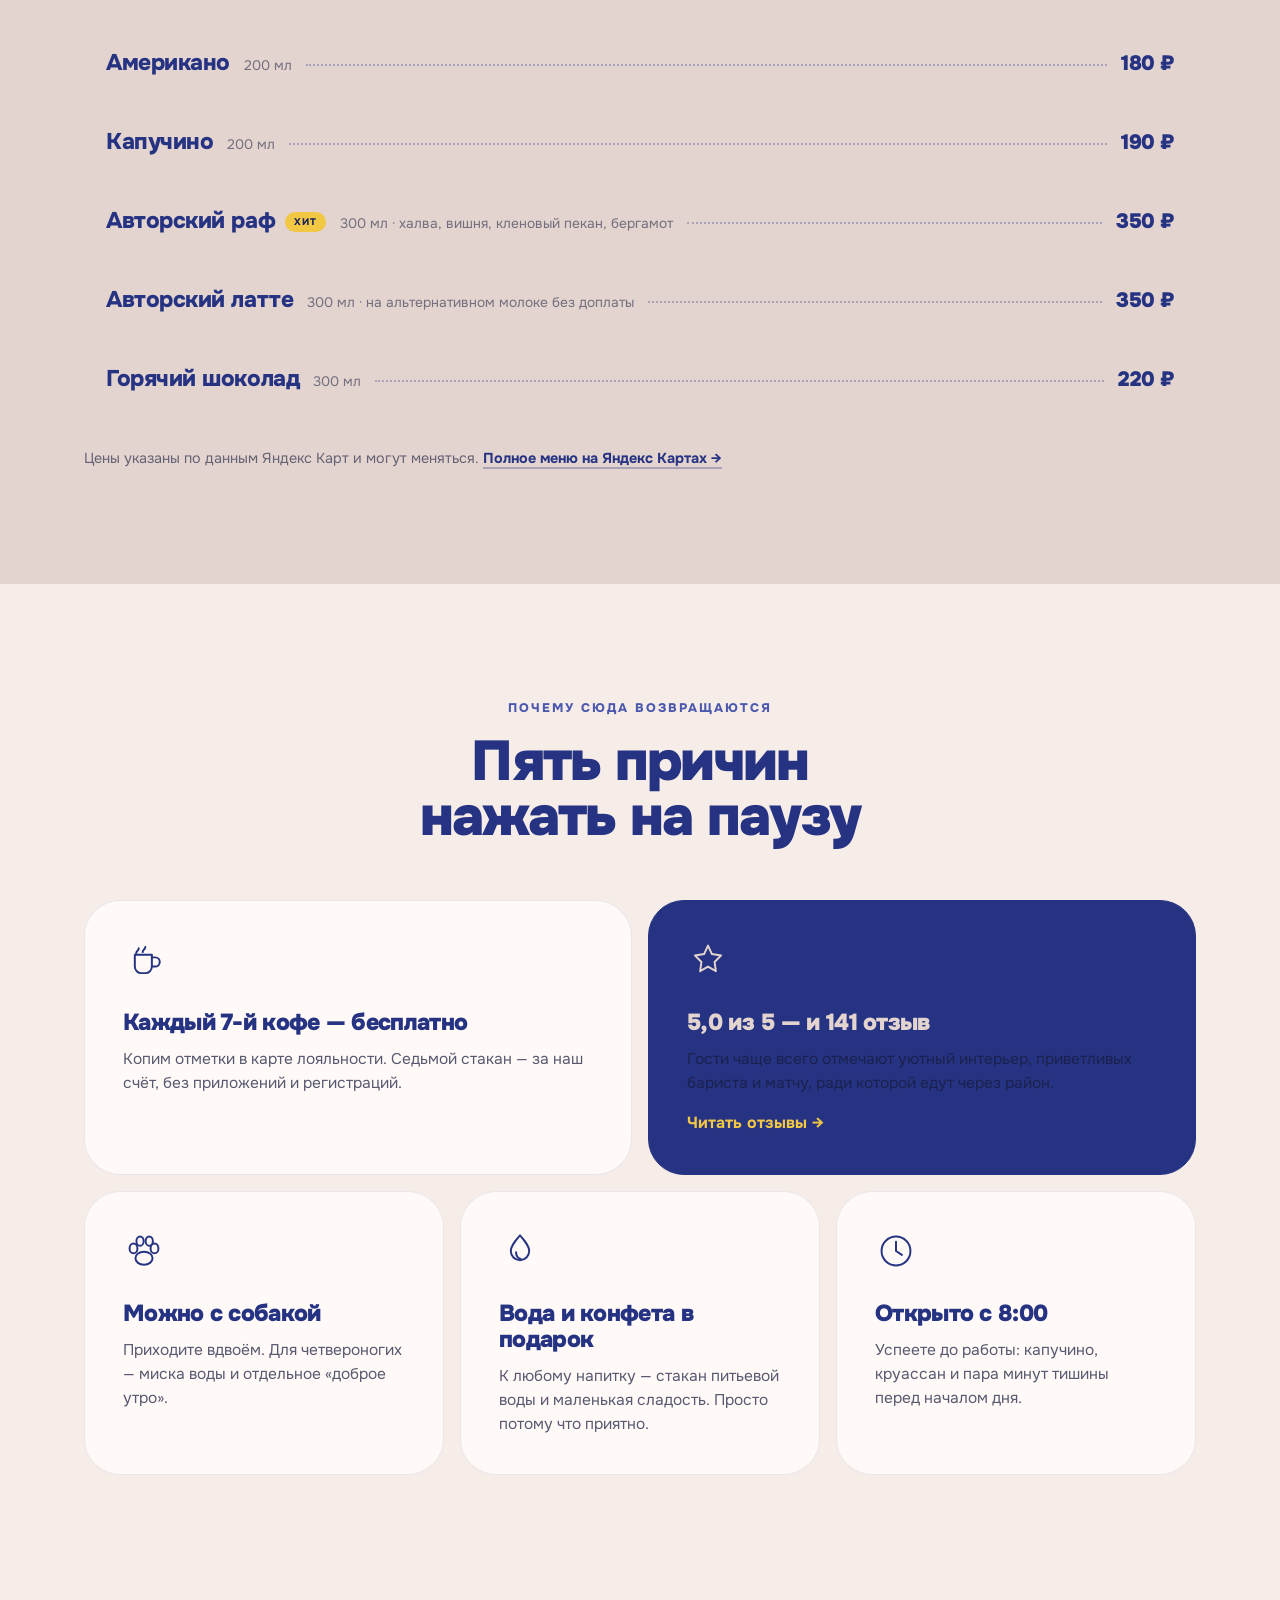
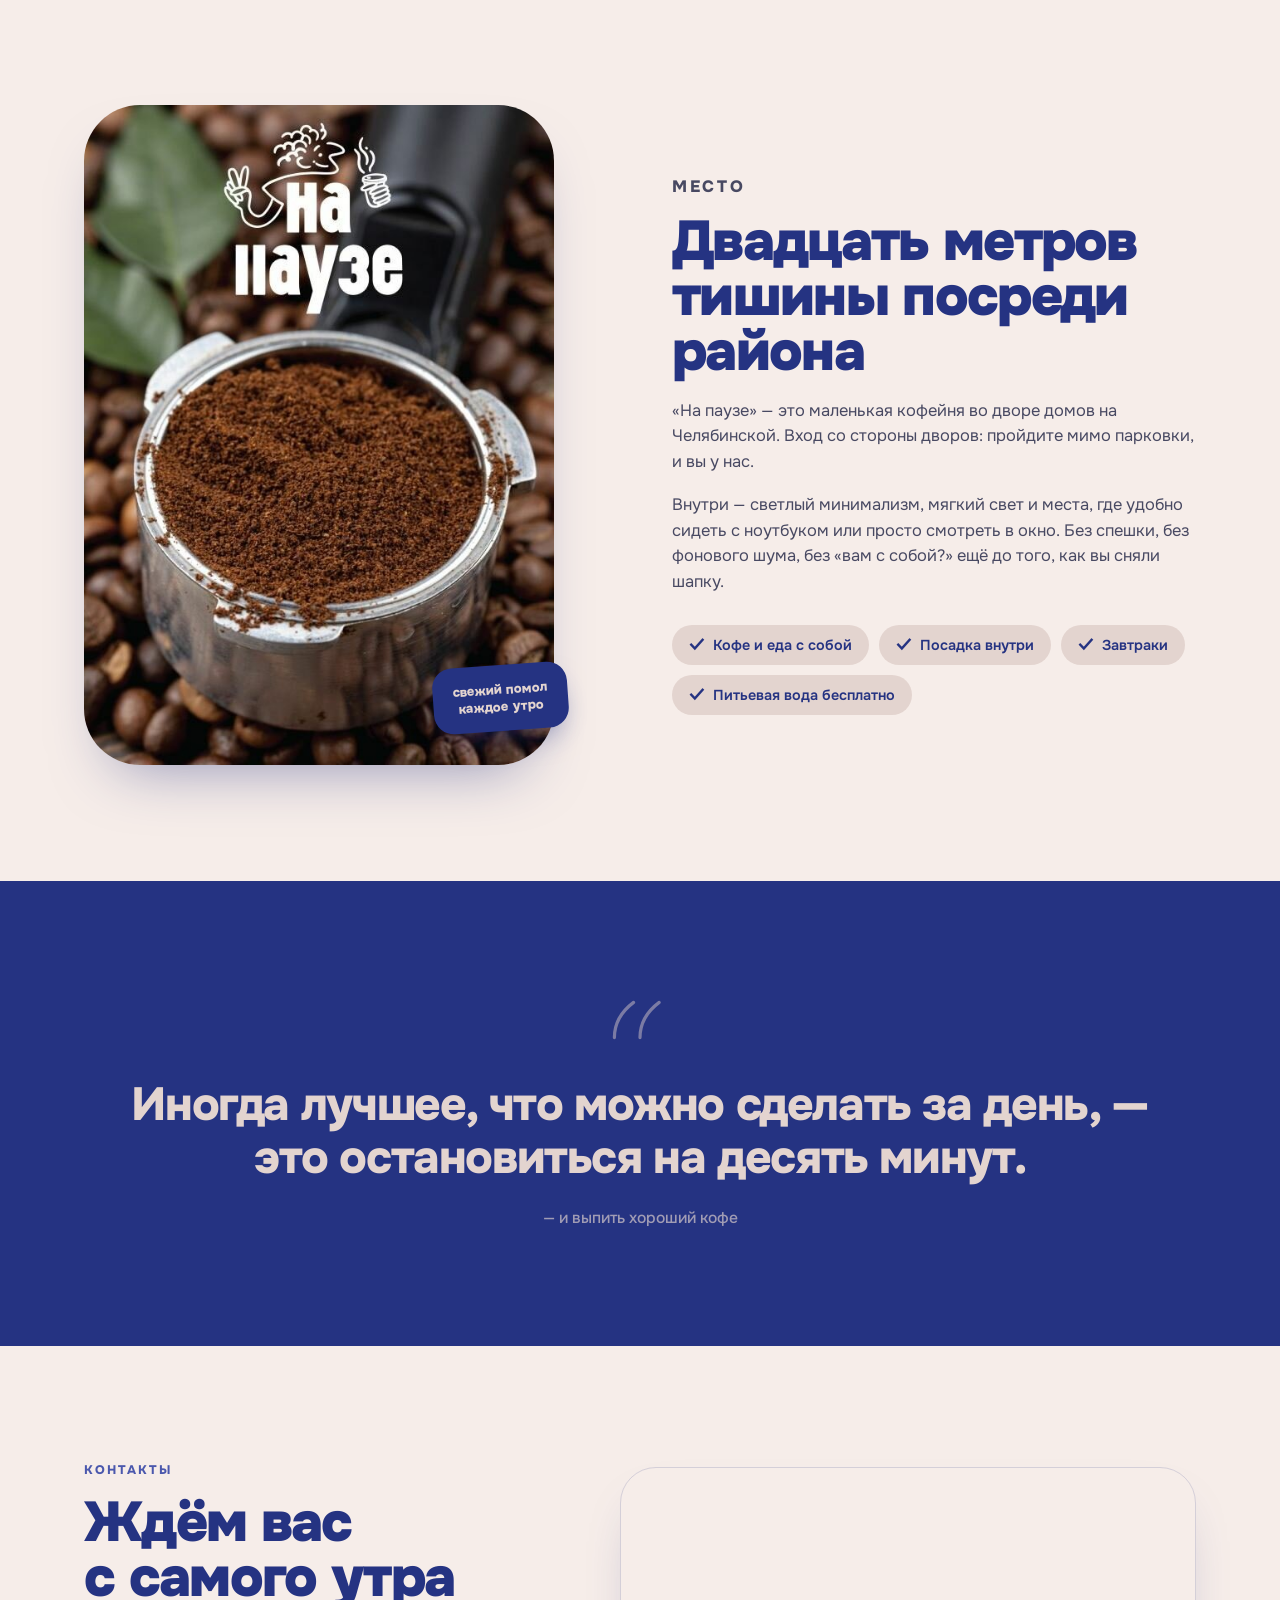
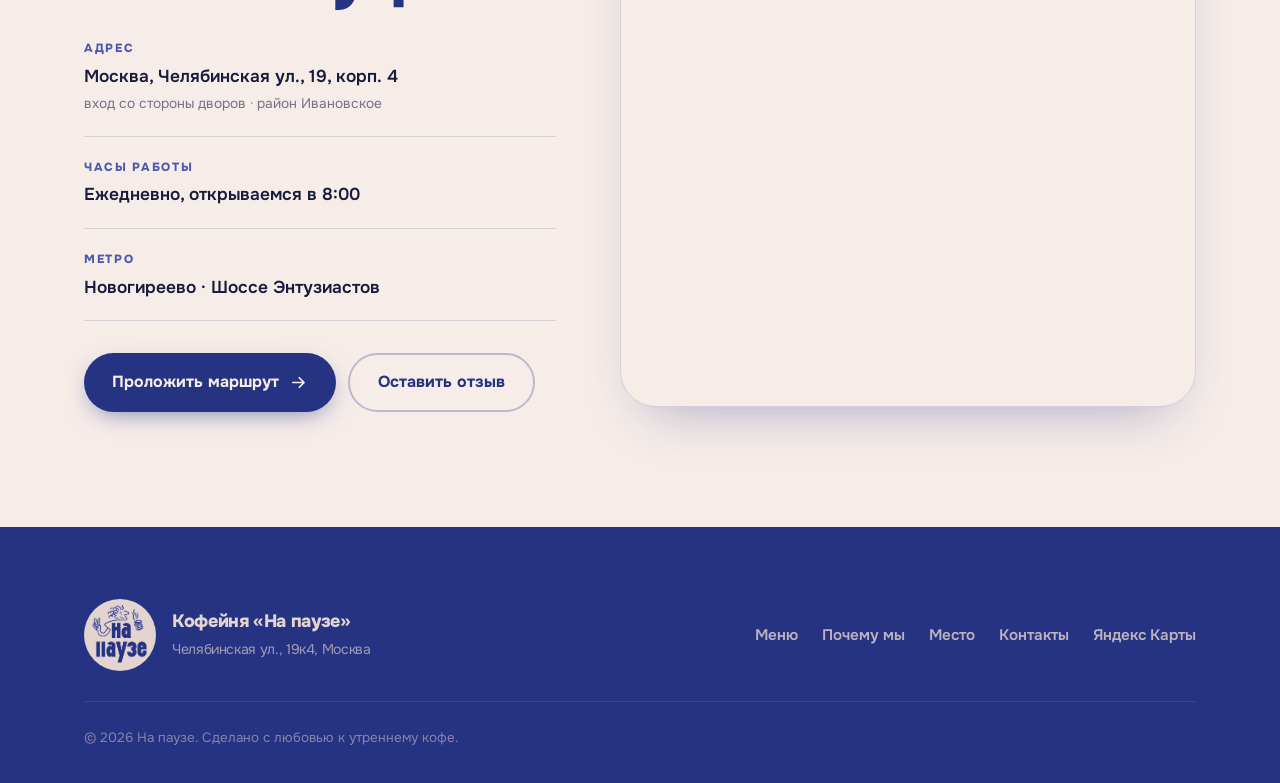
==== commit d2fe9723: "Правки мобильной версии - Разделитель в бегущей строке: символ U+2733 в Safari показывался   зелёным" ====
--- a/index.html
+++ b/index.html
@@ -104,8 +104,12 @@
 <!-- ══════════ БЕГУЩАЯ СТРОКА ══════════ -->
 <div class="ticker" aria-hidden="true">
   <div class="ticker__track">
-    <span>спешелти кофе ✳ свежая выпечка ✳ кофе с собой ✳ можно с собакой ✳ завтраки с 8:00 ✳ авторские рафы ✳ вода и конфета в подарок ✳</span>
-    <span>спешелти кофе ✳ свежая выпечка ✳ кофе с собой ✳ можно с собакой ✳ завтраки с 8:00 ✳ авторские рафы ✳ вода и конфета в подарок ✳</span>
+    <div class="ticker__row">
+      <b>спешелти кофе</b><b>свежая выпечка</b><b>кофе с собой</b><b>можно с собакой</b><b>завтраки с 8:00</b><b>авторские рафы</b><b>вода и конфета в подарок</b>
+    </div>
+    <div class="ticker__row">
+      <b>спешелти кофе</b><b>свежая выпечка</b><b>кофе с собой</b><b>можно с собакой</b><b>завтраки с 8:00</b><b>авторские рафы</b><b>вода и конфета в подарок</b>
+    </div>
   </div>
 </div>
 
--- a/styles.css
+++ b/styles.css
@@ -167,11 +167,17 @@
 .doodle--bean{width:78px;bottom:-8px;right:8%;opacity:.22}
 
 /* ═══════ БЕГУЩАЯ СТРОКА ═══════ */
-.ticker{overflow:hidden;background:var(--blue);color:var(--cream);padding:15px 0;position:relative;z-index:2}
+.ticker{overflow:hidden;background:var(--blue);color:var(--blush);padding:15px 0;position:relative;z-index:2}
 .ticker__track{display:flex;width:max-content;animation:slide 34s linear infinite}
-.ticker__track span{
-  padding-right:40px;white-space:nowrap;
+.ticker__row{display:flex;align-items:center}
+.ticker b{
+  display:inline-flex;align-items:center;white-space:nowrap;
   font-weight:800;font-size:clamp(.95rem,1.9vw,1.35rem);letter-spacing:.01em;text-transform:uppercase;
+}
+/* разделитель — рисованная снежинка-астериск, а не системный эмодзи */
+.ticker b::after{
+  content:"";flex:none;width:.72em;height:.72em;margin:0 .85em;
+  background:url("data:image/svg+xml,%3Csvg xmlns='http://www.w3.org/2000/svg' viewBox='0 0 24 24' fill='none' stroke='%23E3D4CF' stroke-width='2.6' stroke-linecap='round'%3E%3Cpath d='M12 2.5v19M2.5 12h19M5.3 5.3l13.4 13.4M18.7 5.3L5.3 18.7'/%3E%3C/svg%3E") center/contain no-repeat;
 }
 @keyframes slide{to{transform:translateX(-50%)}}
 
@@ -233,7 +239,7 @@
 .card--wide{grid-column:span 3}
 .card--accent{background:var(--blue);border-color:var(--blue)}
 .card--accent h3,.card--accent .ico{color:var(--blush);stroke:var(--blush)}
-.card--accent p{color:color-mix(in srgb,var(--blush) 92%,transparent)}
+.card--accent p{color:var(--blush)}
 .ico{width:42px;height:42px;fill:none;stroke:var(--blue);stroke-width:3;stroke-linecap:round;stroke-linejoin:round;margin-bottom:20px}
 .card h3{font-size:clamp(1.15rem,2vw,1.45rem);margin-bottom:12px;line-height:1.12}
 .card p{font-size:.97rem;color:color-mix(in srgb,var(--ink) 72%,transparent)}
@@ -330,8 +336,26 @@
   .nav a{padding:14px 16px;font-size:1.05rem}
   .nav__cta{margin-left:0;text-align:center;margin-top:6px}
 
-  .cards{grid-template-columns:1fr}
-  .card,.card--wide{grid-column:span 1}
+  /* «Почему мы» на мобильном — компактный список, а не плитки */
+  .cards{grid-template-columns:1fr;gap:10px}
+  .cards>.card,
+  .cards>.card--wide,
+  .cards>.card:last-child{
+    grid-column:1/-1;
+    display:grid;grid-template-columns:auto 1fr;align-items:start;
+    gap:2px 16px;padding:20px;border-radius:26px;
+  }
+  .cards>.card:hover{transform:none;box-shadow:none;border-color:color-mix(in srgb,var(--blue) 10%,transparent)}
+  .card .ico{
+    grid-row:1/span 3;box-sizing:border-box;
+    width:46px;height:46px;padding:10px;margin:2px 0 0;
+    border-radius:50%;background:var(--blush);
+  }
+  .card--accent .ico{background:color-mix(in srgb,var(--blush) 20%,transparent)}
+  .card h3{font-size:1.08rem;margin-bottom:5px}
+  .card p{font-size:.93rem;line-height:1.45}
+  .card .link{margin-top:10px;font-size:.92rem}
+
   .sticker--1{right:-4px;font-size:.72rem}
   .sticker--2{left:-8px;font-size:.72rem}
   .menu li{display:grid;grid-template-columns:1fr auto;gap:3px 14px;padding:16px 14px}
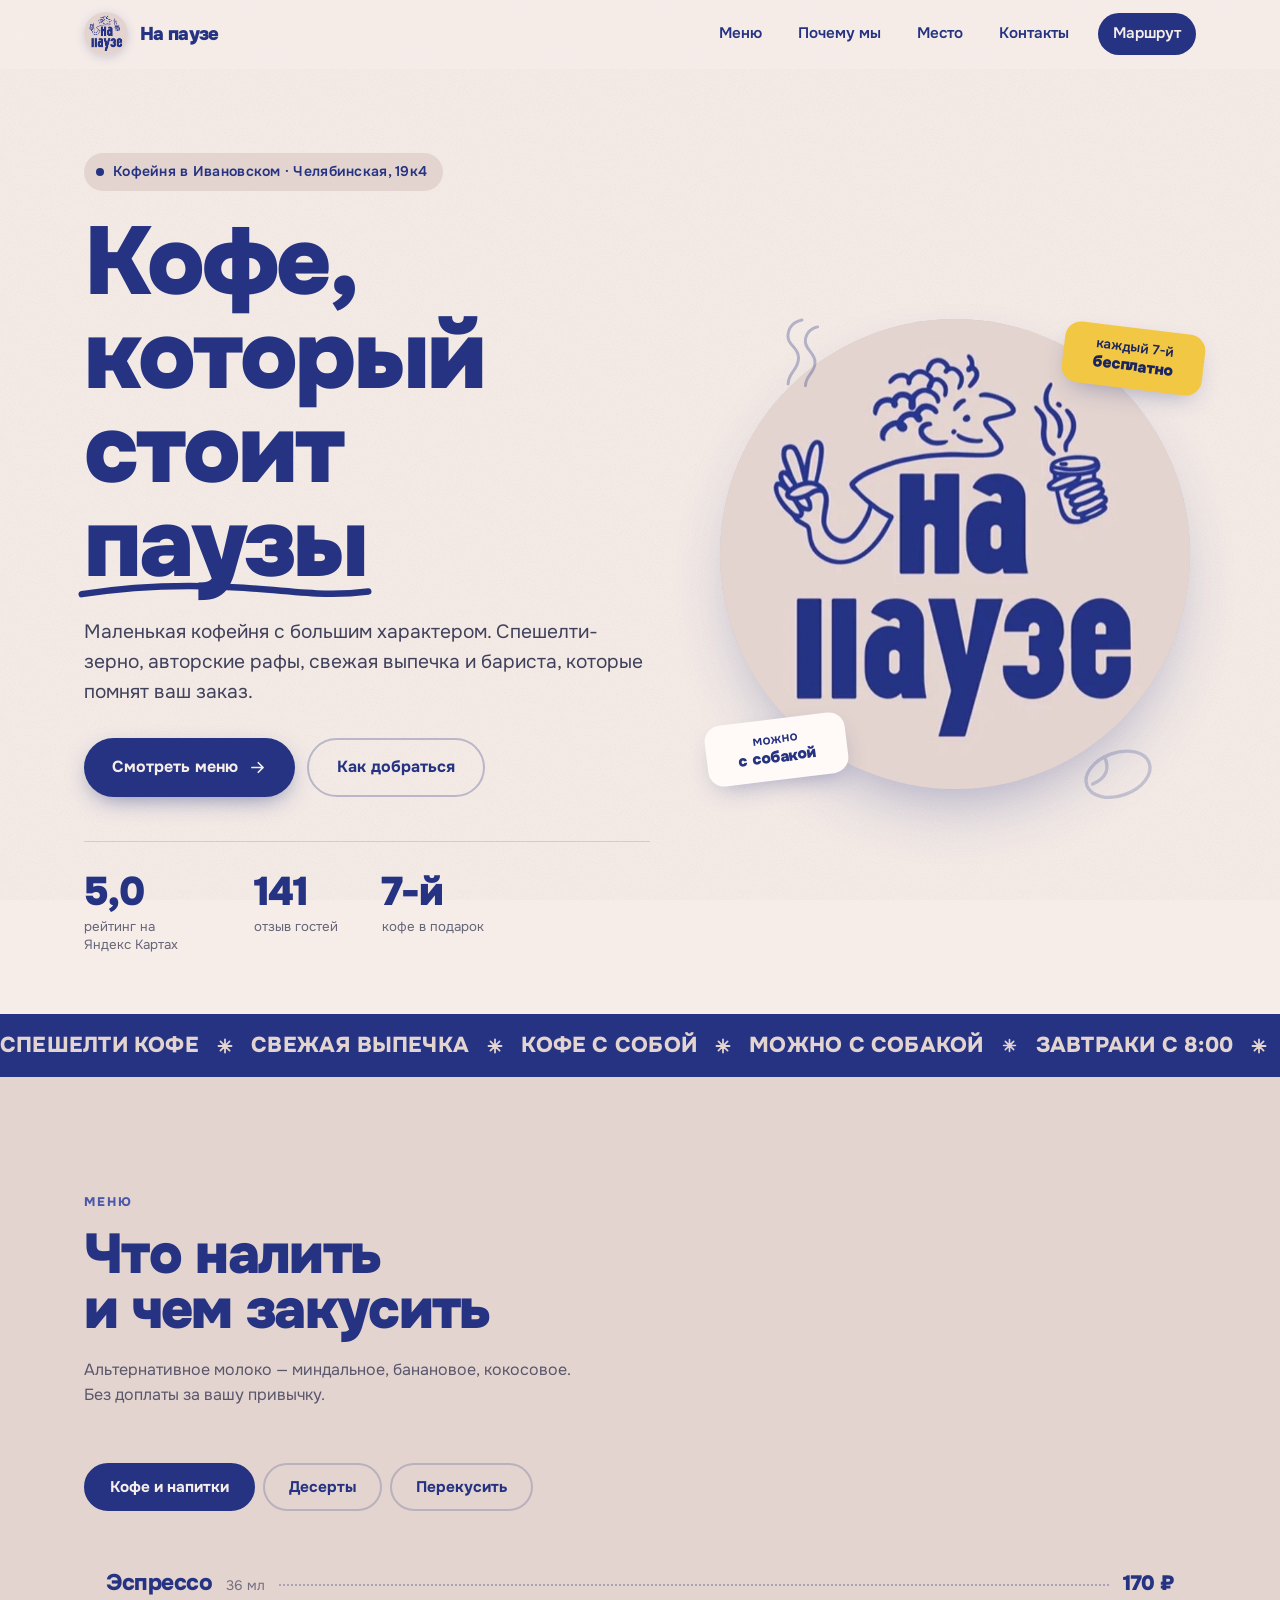
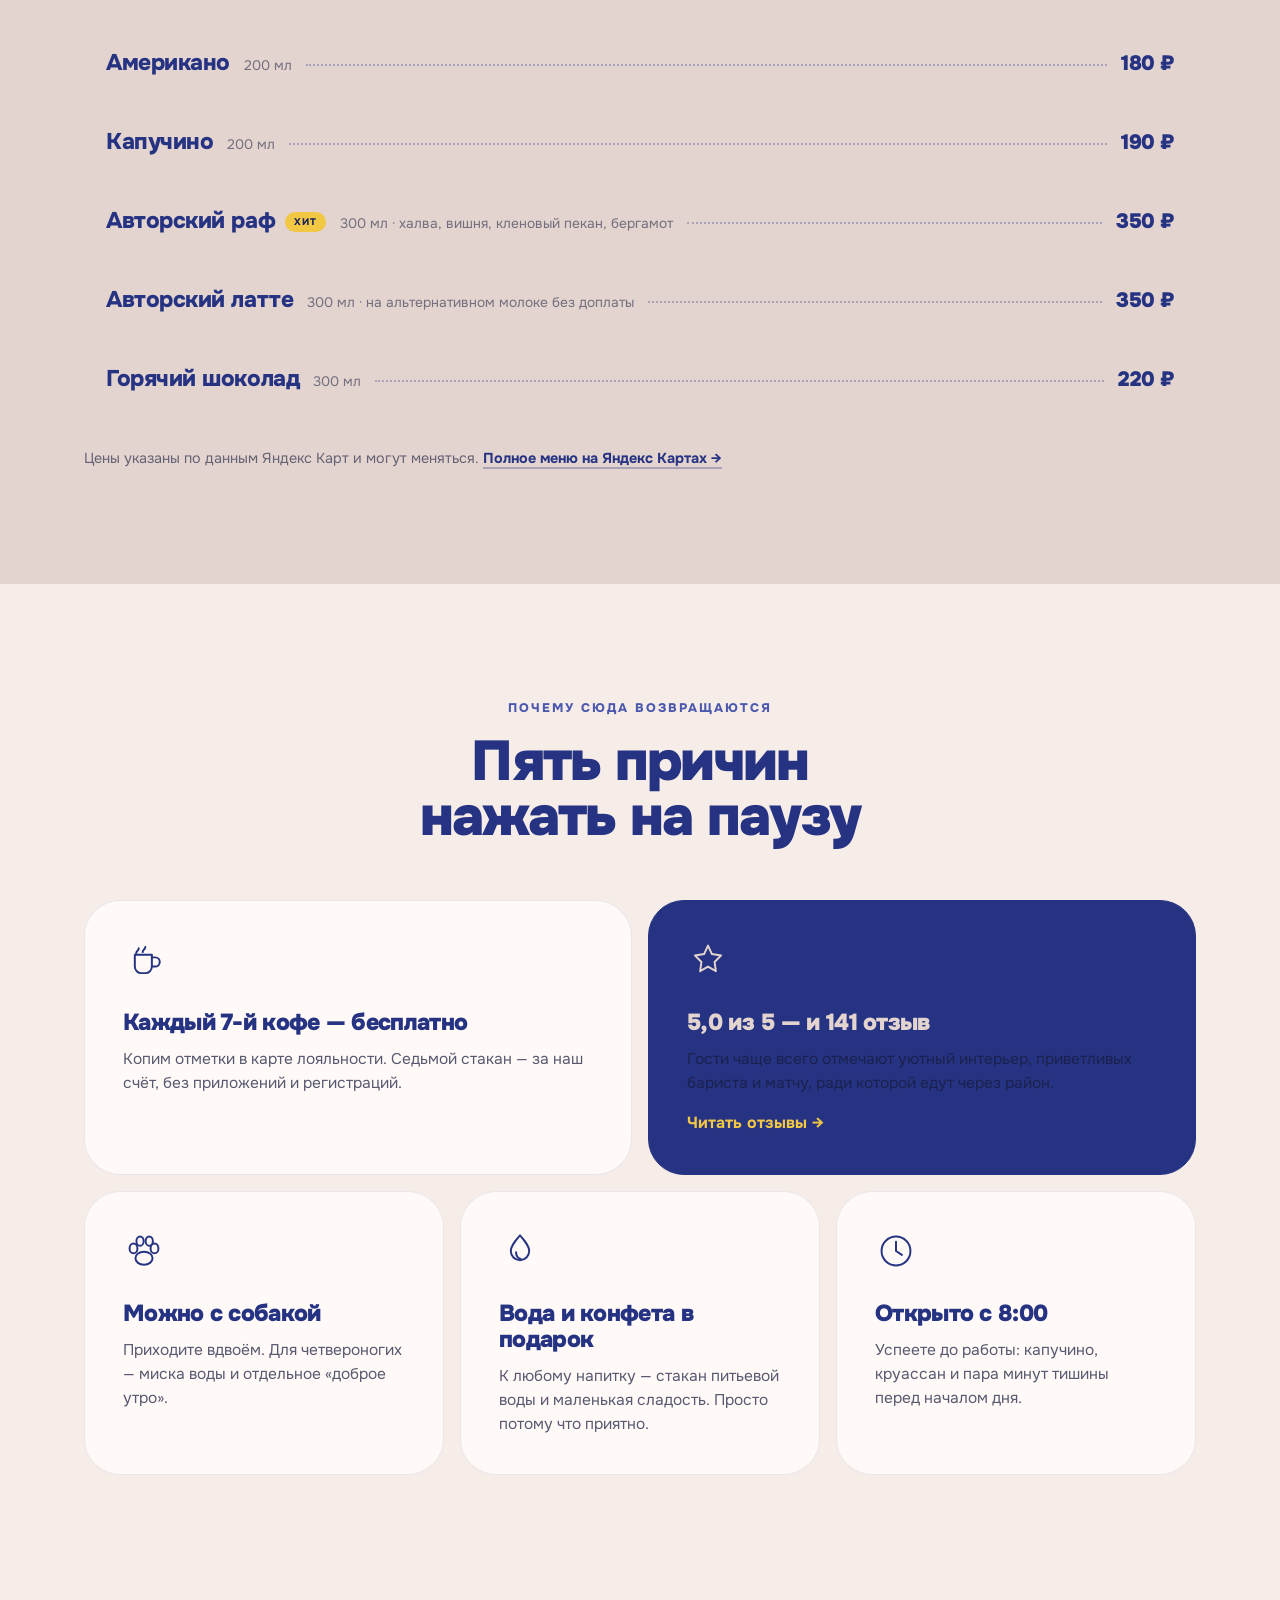
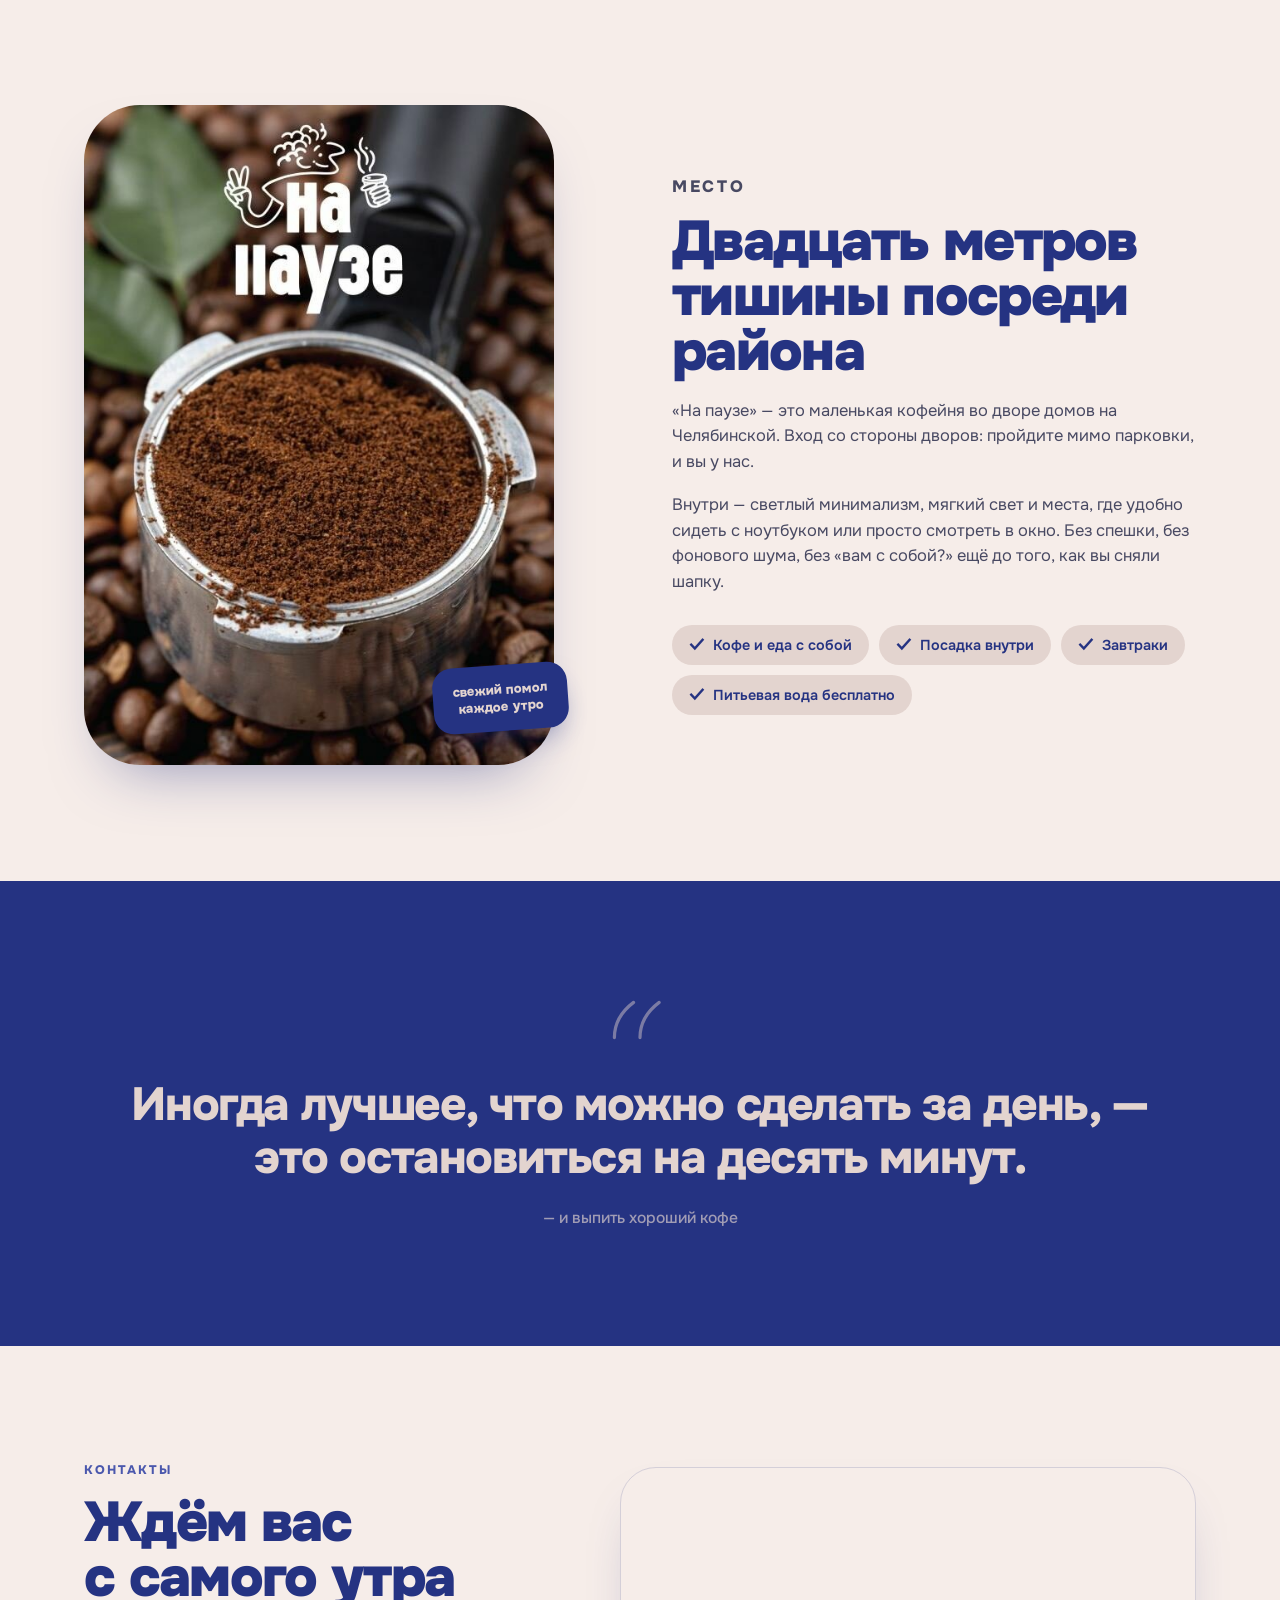
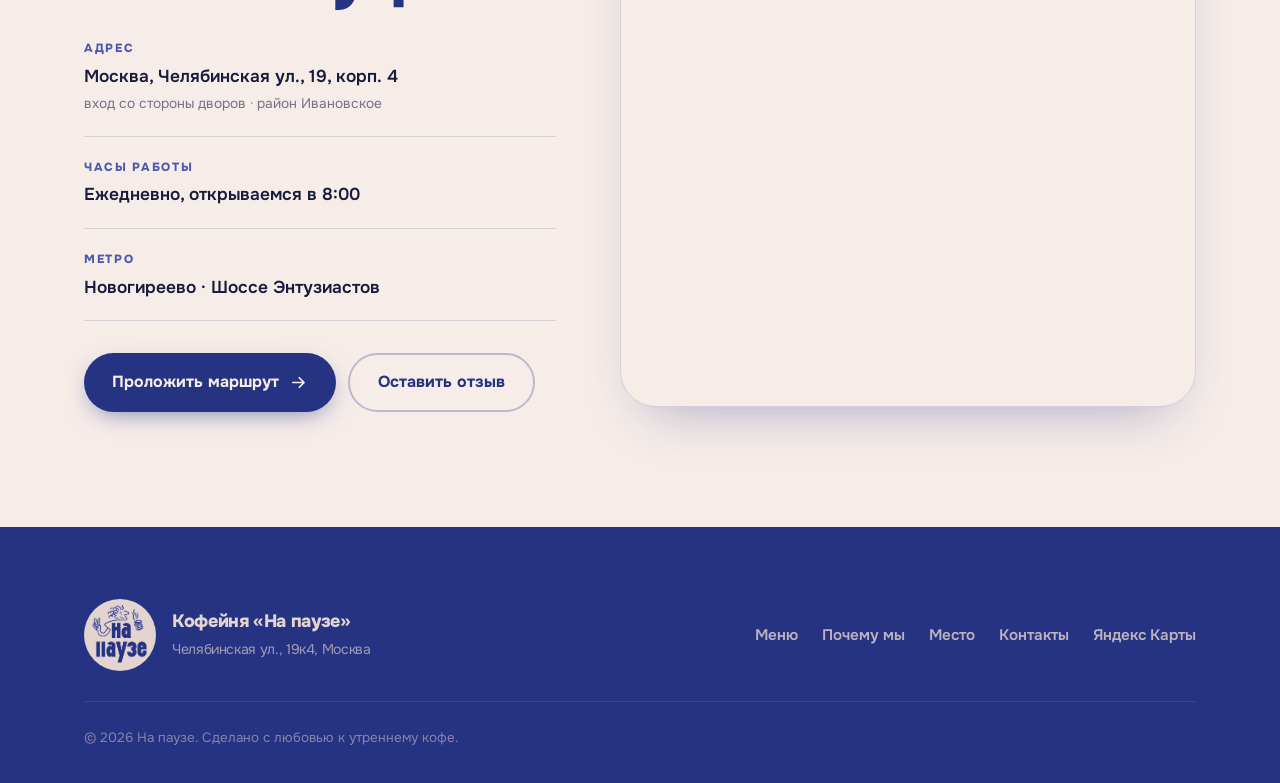
==== commit 5a33ab2d: "Плашки на круге: одинаковый размер и одинаковый заход Логотипу возвращён прежний размер (object-fit:" ====
--- a/index.html
+++ b/index.html
@@ -82,21 +82,23 @@
     </div>
 
     <div class="hero__art reveal" style="--d:.12s">
-      <div class="art__disc">
-        <img src="assets/logo.png" alt="Логотип кофейни «На паузе»" width="677" height="677">
+      <div class="art">
+        <div class="art__disc">
+          <img src="assets/logo.png" alt="Логотип кофейни «На паузе»" width="677" height="677">
+        </div>
+
+        <span class="sticker sticker--1">каждый&nbsp;7-й<br><b>бесплатно</b></span>
+        <span class="sticker sticker--2">можно<br><b>с собакой</b></span>
+
+        <svg class="doodle doodle--steam" viewBox="0 0 60 90" aria-hidden="true">
+          <path d="M14 82c0-14 12-16 12-30S12 38 14 24 30 8 30 8"/>
+          <path d="M34 84c0-12 11-15 11-27S32 42 34 30s14-14 14-14"/>
+        </svg>
+        <svg class="doodle doodle--bean" viewBox="0 0 80 60" aria-hidden="true">
+          <ellipse cx="40" cy="30" rx="34" ry="22" transform="rotate(-20 40 30)"/>
+          <path d="M14 40c14-6 18-16 12-28"/>
+        </svg>
       </div>
-
-      <span class="sticker sticker--1">каждый&nbsp;7-й<br><b>бесплатно</b></span>
-      <span class="sticker sticker--2">можно<br><b>с собакой</b></span>
-
-      <svg class="doodle doodle--steam" viewBox="0 0 60 90" aria-hidden="true">
-        <path d="M14 82c0-14 12-16 12-30S12 38 14 24 30 8 30 8"/>
-        <path d="M34 84c0-12 11-15 11-27S32 42 34 30s14-14 14-14"/>
-      </svg>
-      <svg class="doodle doodle--bean" viewBox="0 0 80 60" aria-hidden="true">
-        <ellipse cx="40" cy="30" rx="34" ry="22" transform="rotate(-20 40 30)"/>
-        <path d="M14 40c14-6 18-16 12-28"/>
-      </svg>
     </div>
   </div>
 </section>
--- a/styles.css
+++ b/styles.css
@@ -142,29 +142,40 @@
 .stats dd{font-size:.83rem;line-height:1.35;max-width:14ch;margin-top:6px;color:color-mix(in srgb,var(--ink) 65%,transparent)}
 
 /* арт */
-.hero__art{position:relative;display:grid;place-items:center}
+.hero__art{display:grid;place-items:center}
+/* .art задаёт систему координат ровно по кругу — от неё считаются плашки */
+.art{
+  position:relative;width:min(100%,470px);aspect-ratio:1;
+  container-type:inline-size;   /* размеры плашек считаются от диаметра круга */
+  --sx:-3%;   /* вылет плашки за край круга по горизонтали */
+  --sy:2%;    /* отступ плашки от края круга по вертикали */
+  animation:float 7s ease-in-out infinite;
+}
 .art__disc{
-  position:relative;width:min(100%,470px);aspect-ratio:1;border-radius:50%;overflow:hidden;
+  position:absolute;inset:0;border-radius:50%;overflow:hidden;
   background:var(--blush);
   box-shadow:0 30px 70px -30px rgb(37 51 130/.45), inset 0 0 0 1.5px rgb(37 51 130/.1);
-  animation:float 7s ease-in-out infinite;
 }
 .art__disc img{width:100%;height:100%;object-fit:cover;transform:scale(1.02)}
 @keyframes float{0%,100%{transform:translateY(0)}50%{transform:translateY(-14px)}}
 
 .sticker{
-  position:absolute;z-index:3;
-  font-size:.78rem;font-weight:600;line-height:1.25;text-align:center;
-  padding:12px 16px;border-radius:16px;background:var(--paper);color:var(--blue);
+  position:absolute;z-index:3;box-sizing:border-box;
+  width:clamp(104px,30cqw,146px);
+  padding:clamp(8px,2.6cqw,13px) clamp(10px,3cqw,15px);
+  font-size:clamp(.68rem,2.9cqw,.84rem);font-weight:600;line-height:1.25;text-align:center;
+  border-radius:clamp(12px,3.4cqw,17px);background:var(--paper);color:var(--blue);
   box-shadow:0 10px 26px -10px rgb(37 51 130/.4);
 }
-.sticker b{font-weight:900;font-size:.92rem;display:block}
-.sticker--1{top:4%;right:-2%;transform:rotate(7deg);background:var(--butter);color:var(--blue-2)}
-.sticker--2{bottom:8%;left:-4%;transform:rotate(-6deg)}
+.sticker b{font-weight:900;font-size:clamp(.78rem,3.4cqw,.98rem);display:block}
+/* обе плашки одного размера и заходят на круг одинаково:
+   позиции зеркальны относительно центра (--sx/--sy), поэтому перекрытие совпадает */
+.sticker--1{top:var(--sy);right:var(--sx);transform:rotate(7deg);background:var(--butter);color:var(--blue-2)}
+.sticker--2{bottom:var(--sy);left:var(--sx);transform:rotate(-7deg)}
 
 .doodle{position:absolute;fill:none;stroke:var(--blue);stroke-width:3.4;stroke-linecap:round;opacity:.3}
-.doodle--steam{width:52px;top:-14px;left:14%}
-.doodle--bean{width:78px;bottom:-8px;right:8%;opacity:.22}
+.doodle--steam{width:52px;top:-6px;left:12%}
+.doodle--bean{width:78px;bottom:-3%;right:7%;opacity:.22}
 
 /* ═══════ БЕГУЩАЯ СТРОКА ═══════ */
 .ticker{overflow:hidden;background:var(--blue);color:var(--blush);padding:15px 0;position:relative;z-index:2}
@@ -312,7 +323,9 @@
 /* ═══════ АДАПТИВ ═══════ */
 @media (max-width:1000px){
   .hero__grid{grid-template-columns:1fr;gap:44px}
-  .hero__art{order:-1;max-width:400px;margin-inline:auto}
+  /* width:100% обязателен: круг внутри .art позиционирован абсолютно и
+     не даёт контейнеру собственной ширины — без него колонка схлопнется в 0 */
+  .hero__art{order:-1;width:100%;max-width:400px;justify-self:center}
   .stats{justify-content:space-between}
   .cards{grid-template-columns:repeat(4,1fr)}
   .card,.card--wide{grid-column:span 2}
@@ -356,8 +369,9 @@
   .card p{font-size:.93rem;line-height:1.45}
   .card .link{margin-top:10px;font-size:.92rem}
 
-  .sticker--1{right:-4px;font-size:.72rem}
-  .sticker--2{left:-8px;font-size:.72rem}
+  /* круг мельче, а текст плашки не может ужиматься бесконечно —
+     опускаем обе плашки ниже, чтобы нижняя не задевала «паузе» */
+  .art{--sx:-2%;--sy:-1%}
   .menu li{display:grid;grid-template-columns:1fr auto;gap:3px 14px;padding:16px 14px}
   .menu li:hover{transform:none}
   .menu li i{display:none}
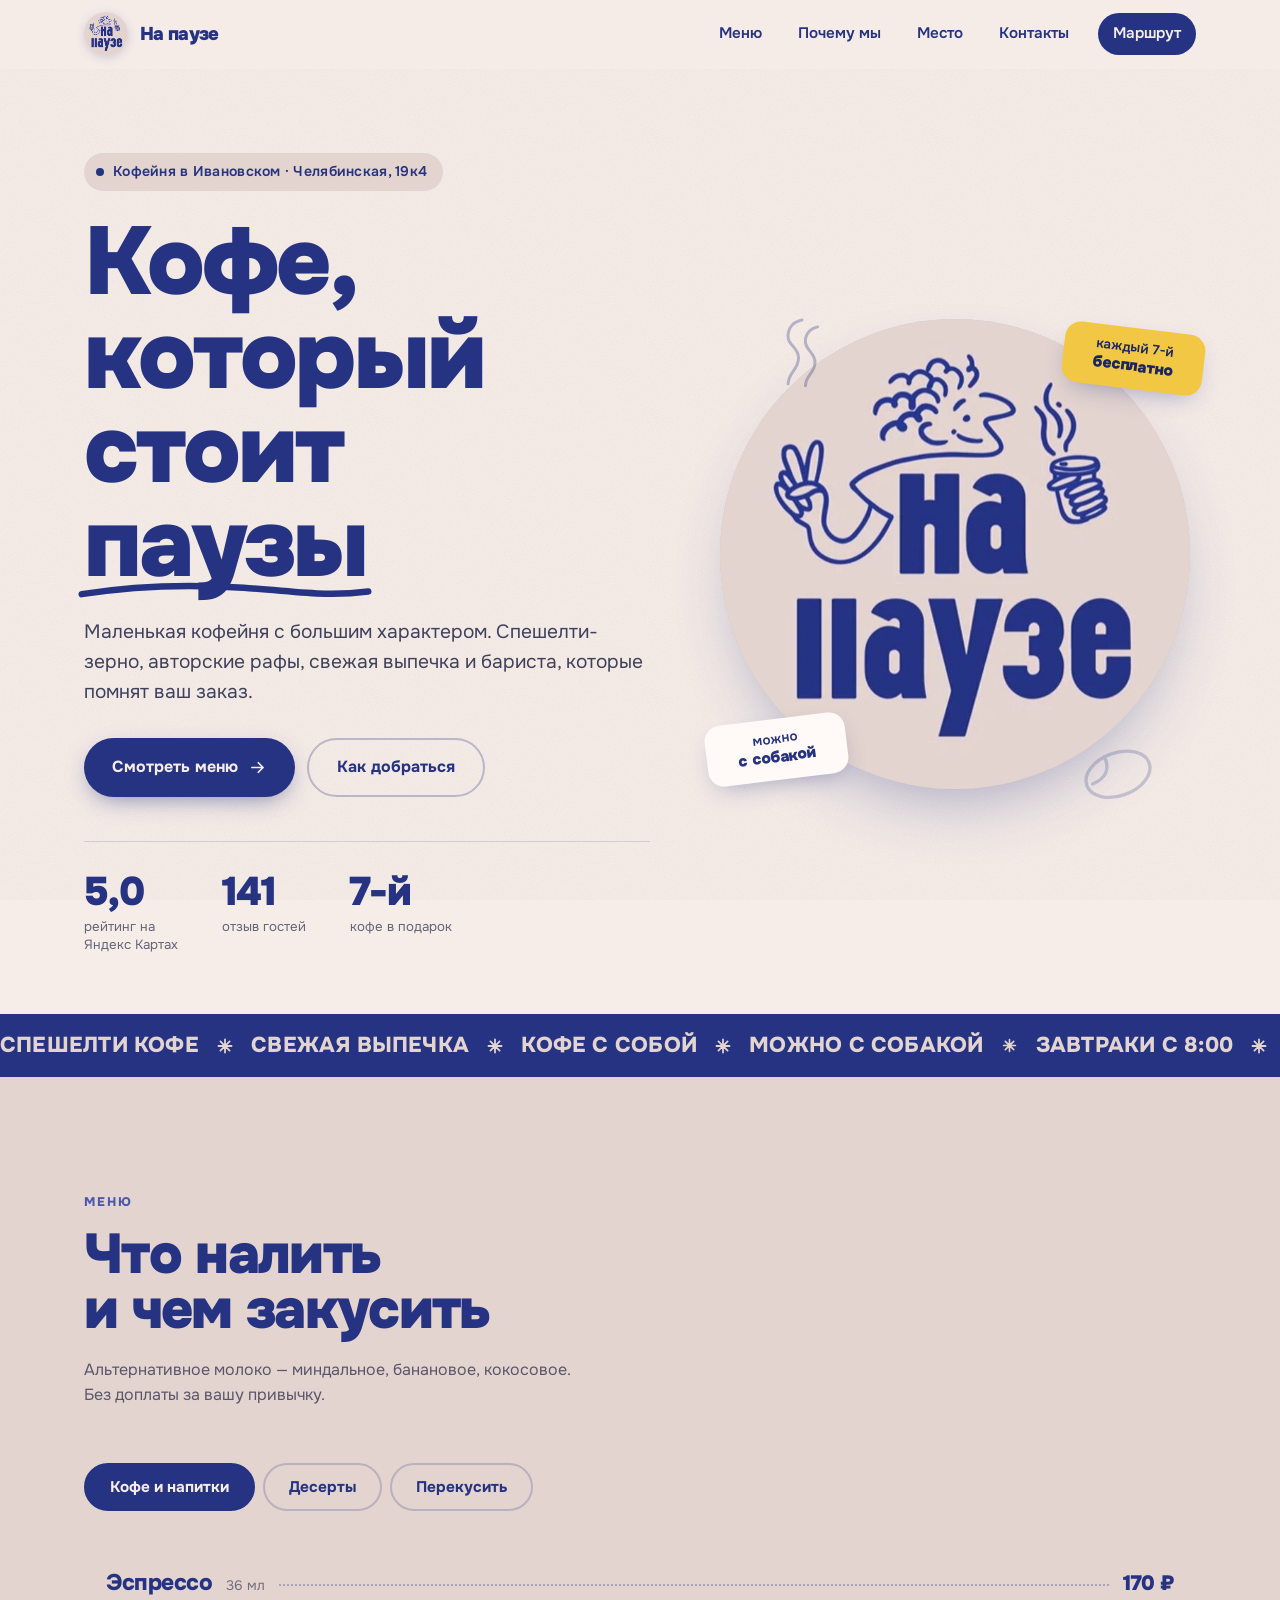
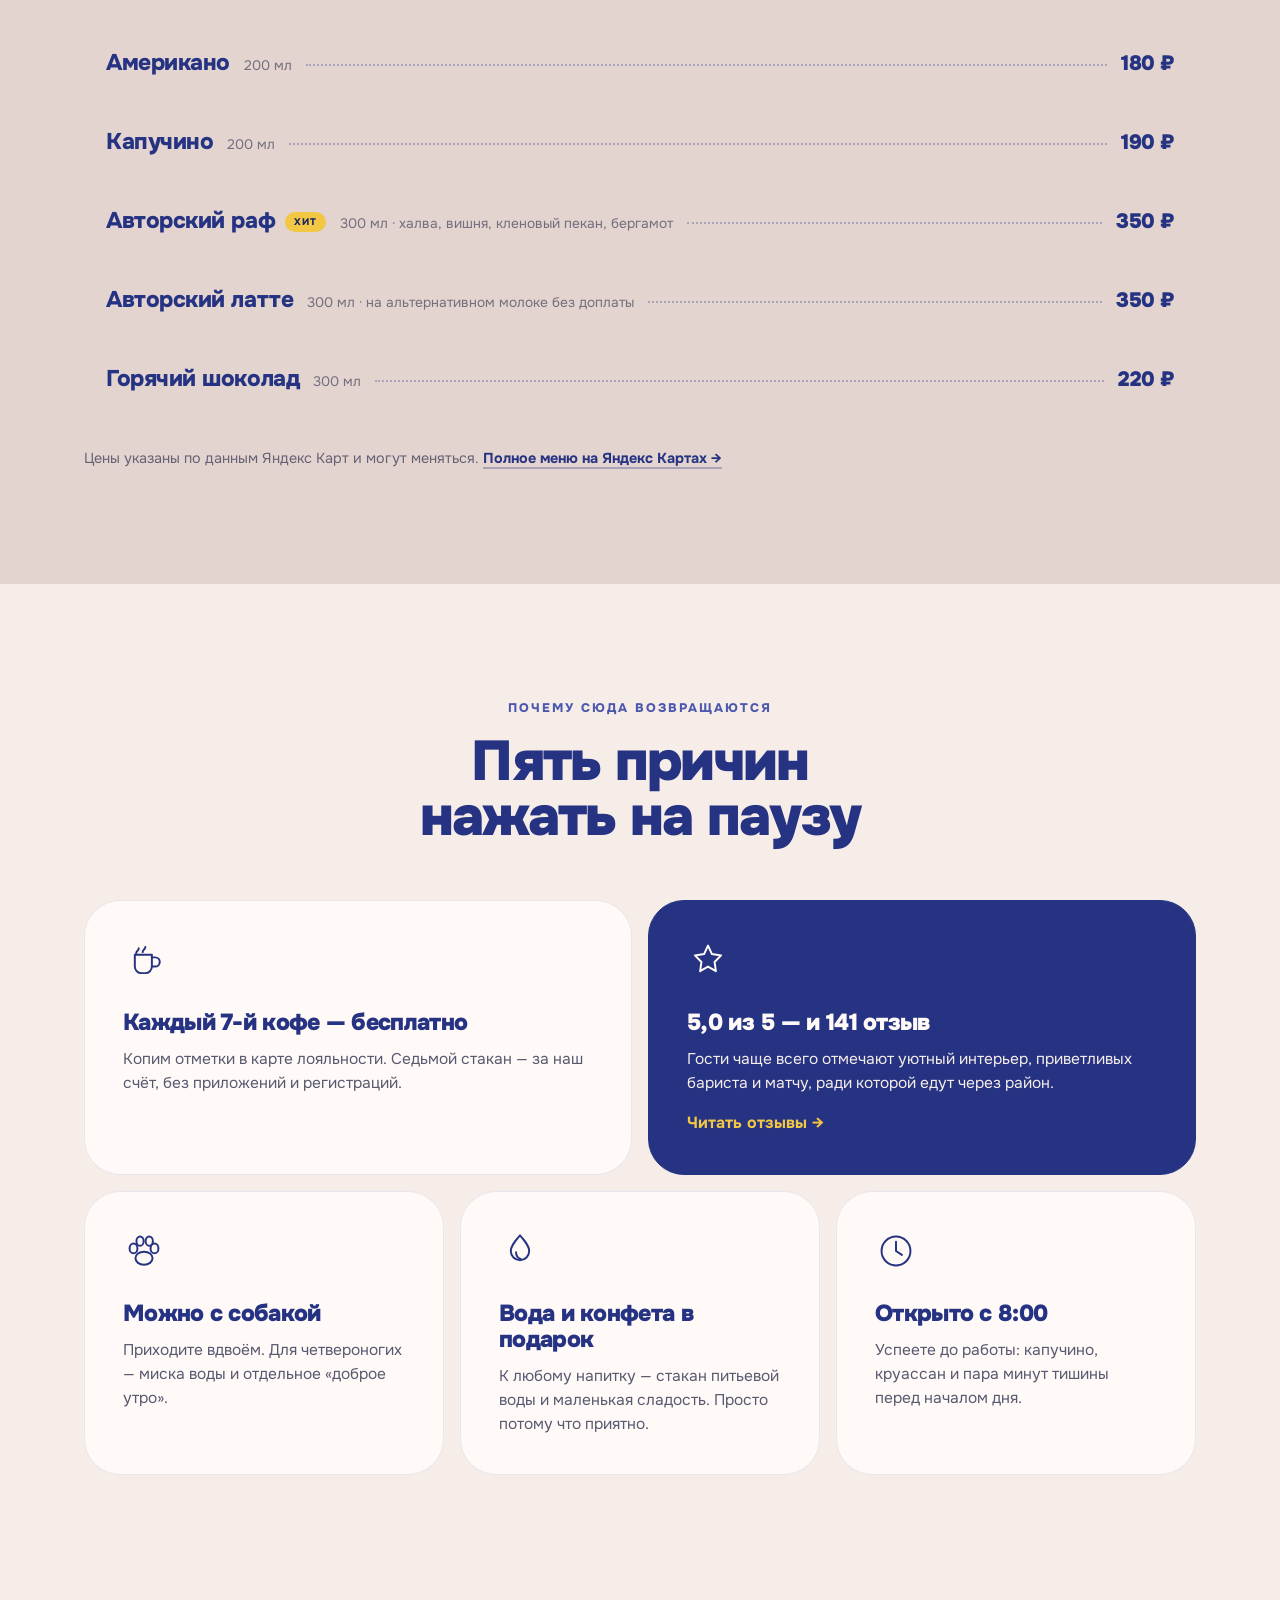
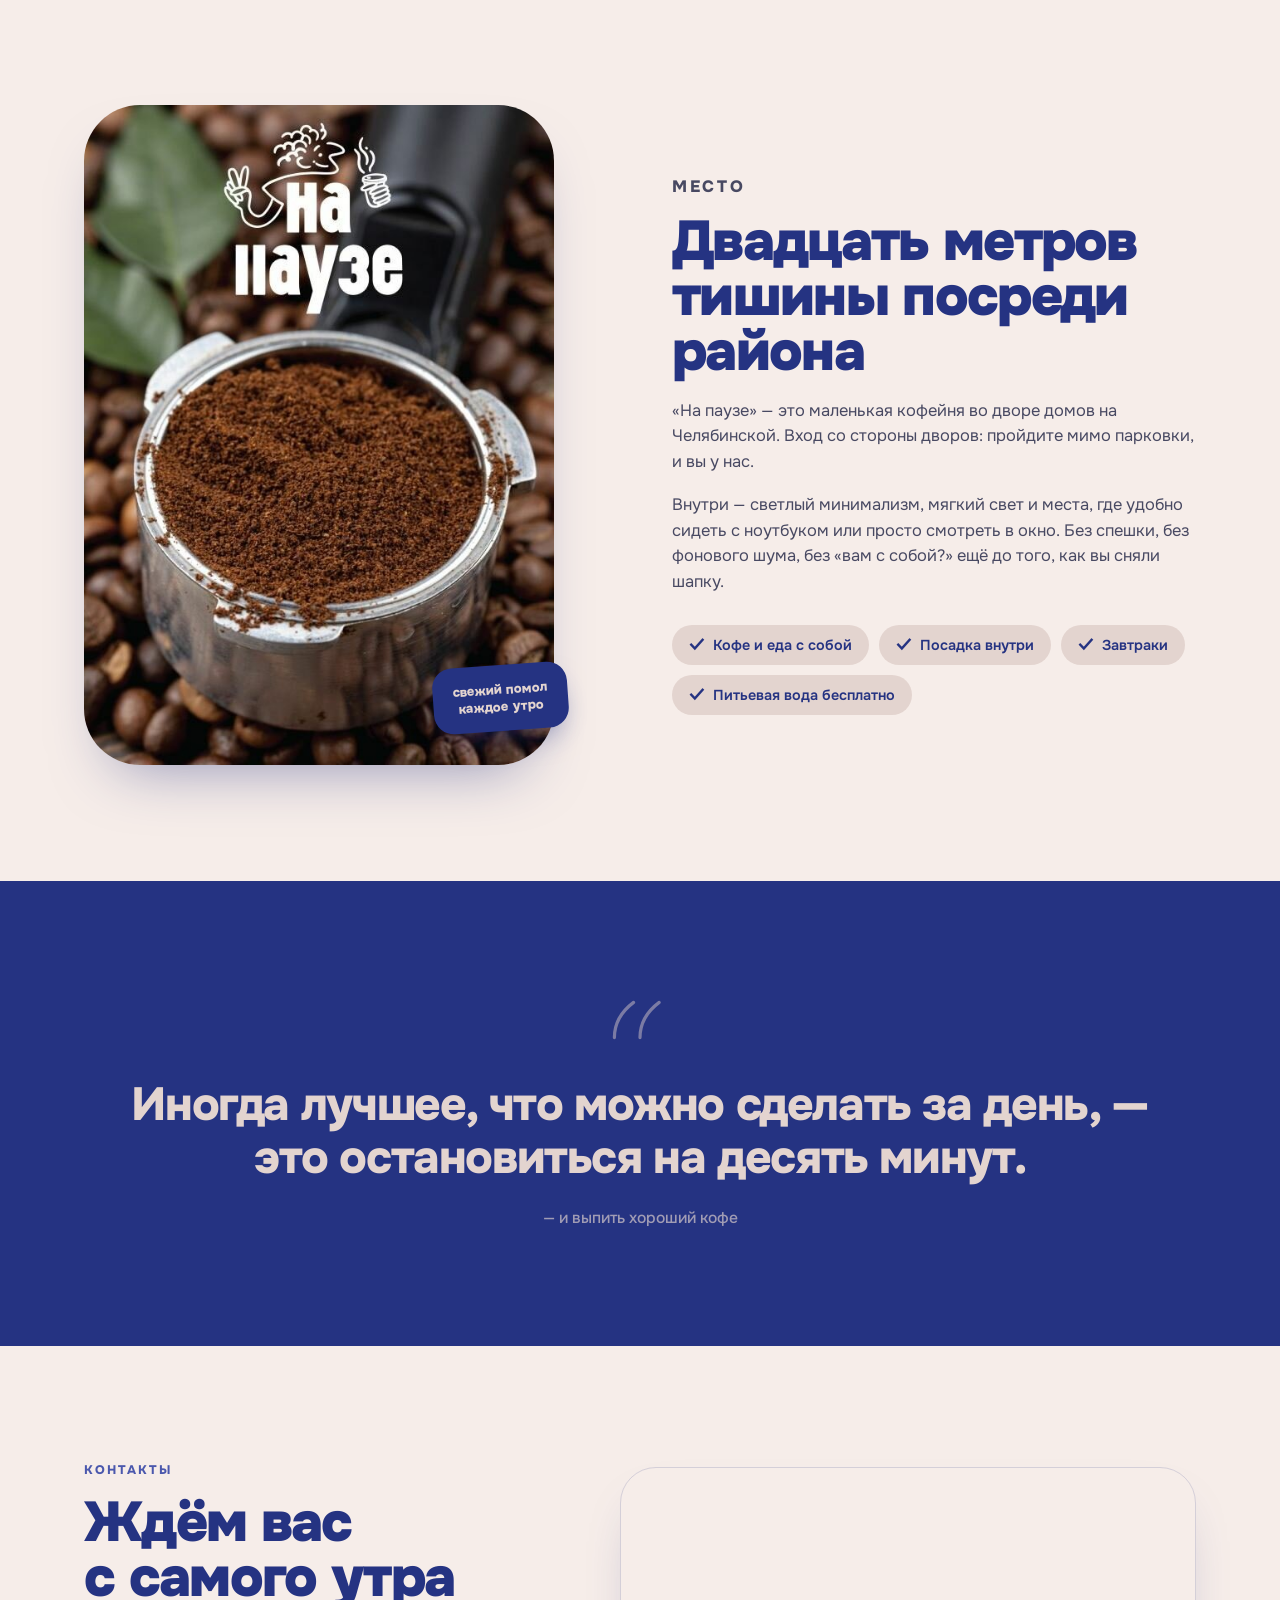
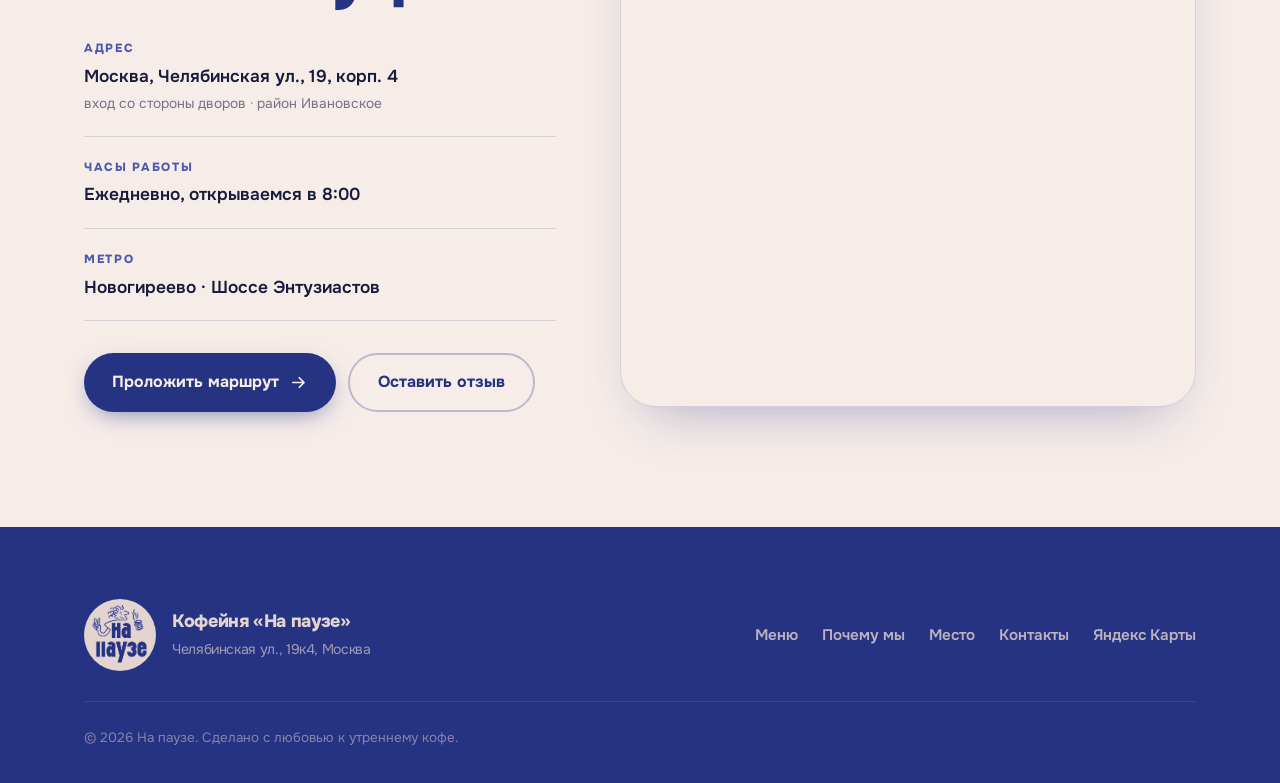
==== commit f67d4d15: "Одинаковые просветы между цифрами в шапке У dd стоял max-width:14ch, поэтому колонка была шире своег" ====
--- a/index.html
+++ b/index.html
@@ -75,7 +75,7 @@
       </div>
 
       <dl class="stats reveal" style="--d:.2s">
-        <div><dt>5,0</dt><dd>рейтинг на Яндекс&nbsp;Картах</dd></div>
+        <div><dt>5,0</dt><dd>рейтинг на<br>Яндекс&nbsp;Картах</dd></div>
         <div><dt>141</dt><dd>отзыв гостей</dd></div>
         <div><dt>7-й</dt><dd>кофе в подарок</dd></div>
       </dl>
--- a/styles.css
+++ b/styles.css
@@ -139,7 +139,9 @@
 
 .stats{display:flex;flex-wrap:wrap;gap:clamp(20px,4vw,44px);margin-top:44px;padding-top:30px;border-top:1.5px solid color-mix(in srgb,var(--blue) 16%,transparent)}
 .stats dt{font-size:clamp(1.9rem,3.4vw,2.5rem);font-weight:900;color:var(--blue);letter-spacing:-.04em;line-height:1}
-.stats dd{font-size:.83rem;line-height:1.35;max-width:14ch;margin-top:6px;color:color-mix(in srgb,var(--ink) 65%,transparent)}
+/* без max-width: колонка иначе шире своего текста и просветы между
+   цифрами получаются разными. Перенос строки задан в разметке. */
+.stats dd{font-size:.83rem;line-height:1.35;margin-top:6px;color:color-mix(in srgb,var(--ink) 65%,transparent)}
 
 /* арт */
 .hero__art{display:grid;place-items:center}
@@ -249,11 +251,13 @@
 .card:hover{transform:translateY(-6px);box-shadow:0 22px 48px -22px rgb(37 51 130/.35);border-color:color-mix(in srgb,var(--blue) 26%,transparent)}
 .card--wide{grid-column:span 3}
 .card--accent{background:var(--blue);border-color:var(--blue)}
-.card--accent h3,.card--accent .ico{color:var(--blush);stroke:var(--blush)}
-.card--accent p{color:var(--blush)}
 .ico{width:42px;height:42px;fill:none;stroke:var(--blue);stroke-width:3;stroke-linecap:round;stroke-linejoin:round;margin-bottom:20px}
 .card h3{font-size:clamp(1.15rem,2vw,1.45rem);margin-bottom:12px;line-height:1.12}
 .card p{font-size:.97rem;color:color-mix(in srgb,var(--ink) 72%,transparent)}
+/* ниже .card p — иначе при равной специфичности перебивает правило выше
+   и текст на синей карточке остаётся тёмным */
+.card--accent h3,.card--accent .ico{color:var(--paper);stroke:var(--paper)}
+.card--accent p{color:var(--cream)}
 .link{display:inline-block;margin-top:16px;font-weight:700;color:var(--butter)}
 .link:hover{text-decoration:underline}
 
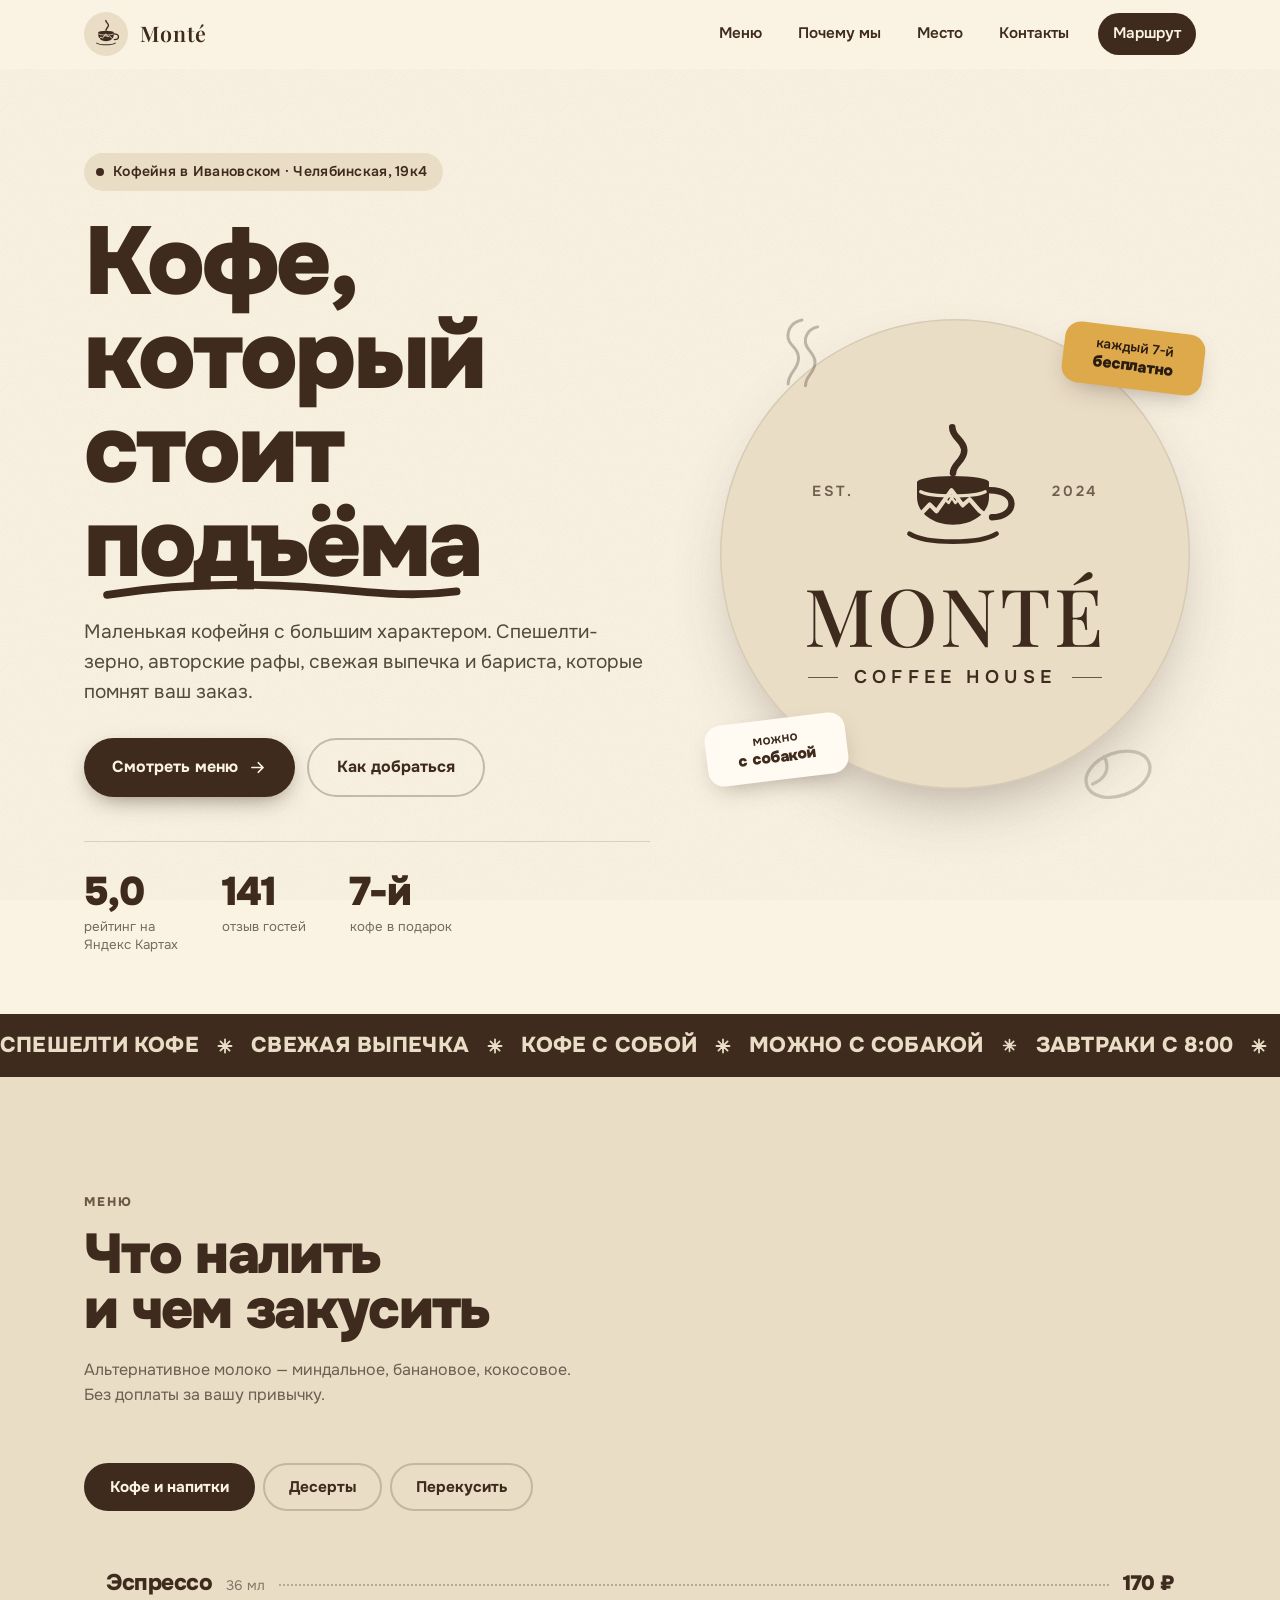
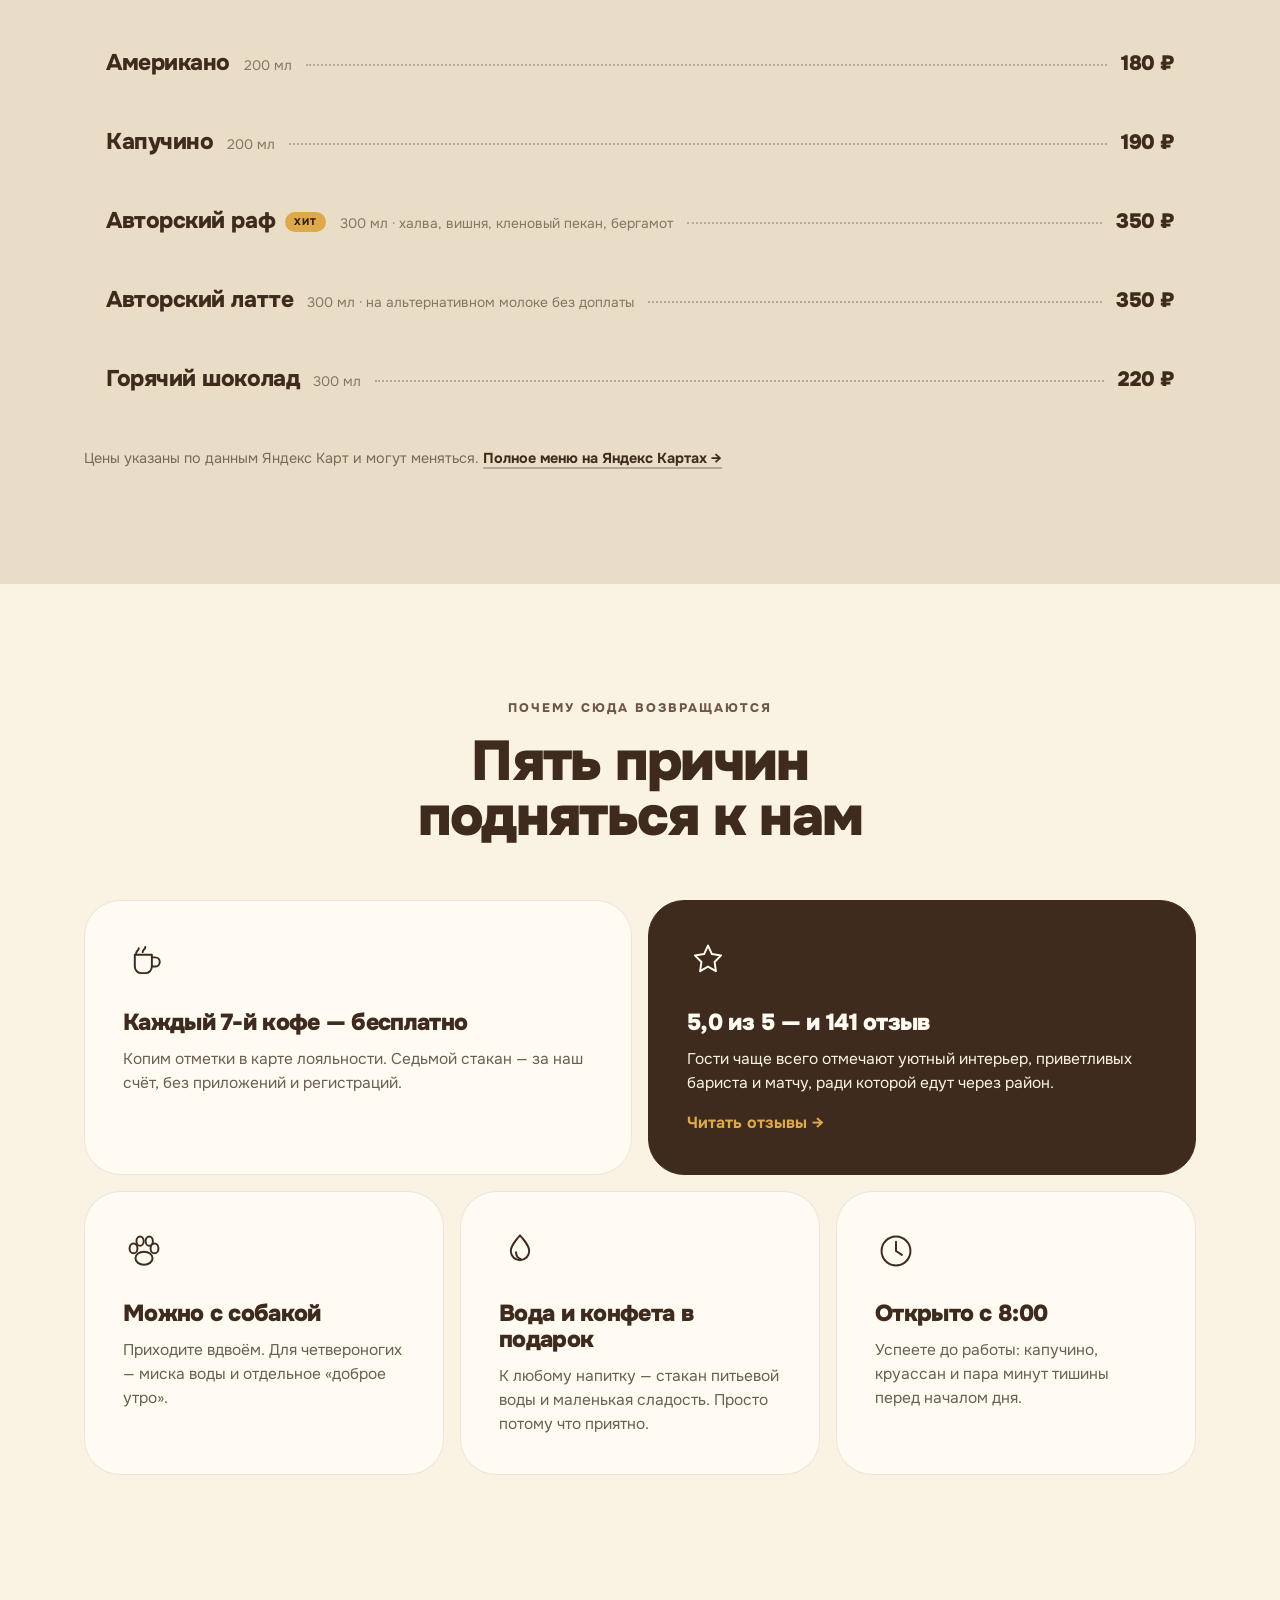
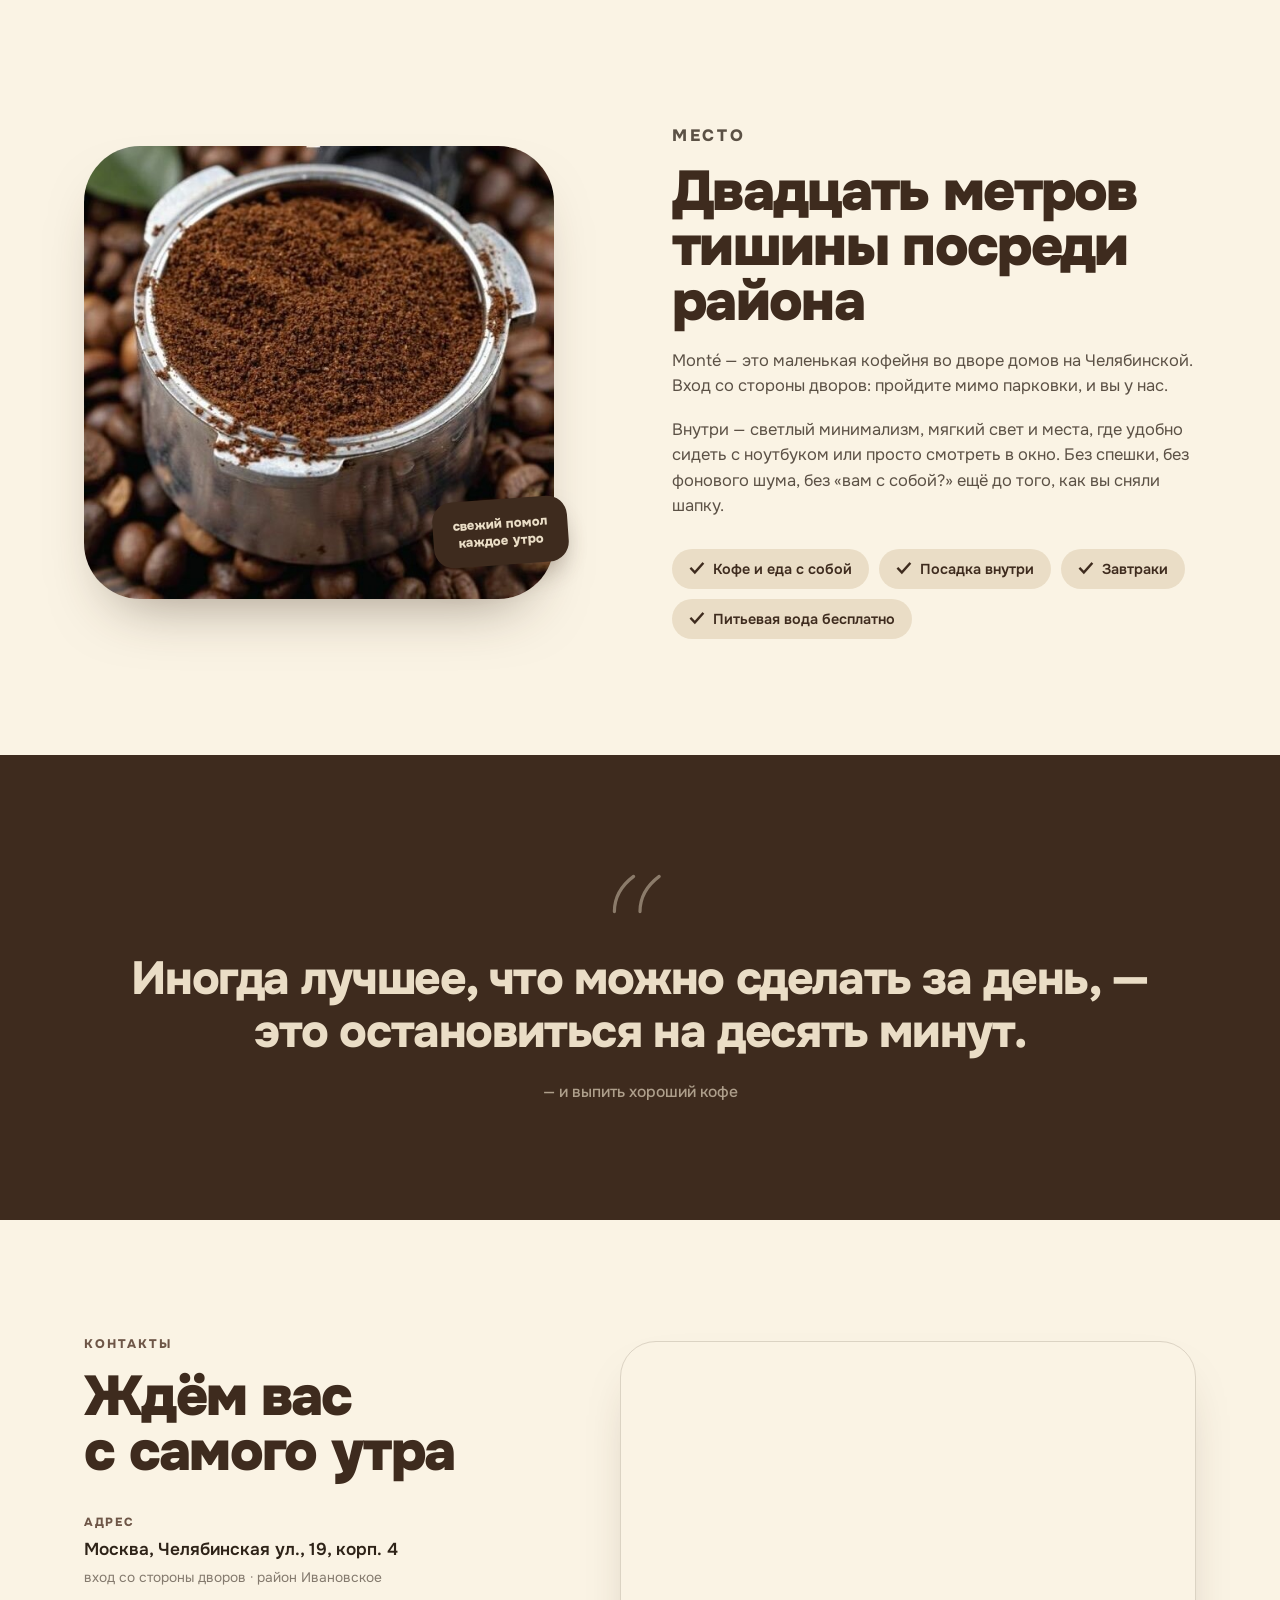
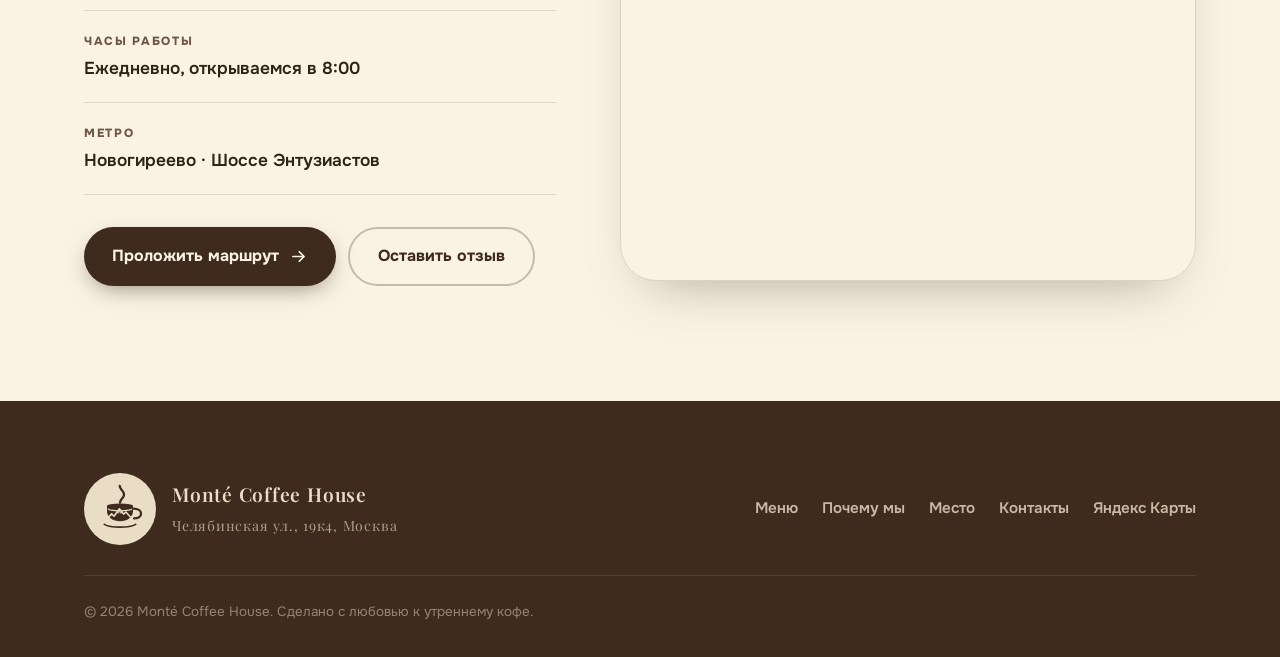
==== commit 9feb5979: "Ребрендинг: Monté Coffee House Название заменено везде: страница, панель управления, подвал, мета-те" ====
--- a/index.html
+++ b/index.html
@@ -3,21 +3,21 @@
 <head>
 <meta charset="utf-8">
 <meta name="viewport" content="width=device-width, initial-scale=1">
-<title>На паузе — кофейня на Челябинской, 19к4 · Москва</title>
-<meta name="description" content="«На паузе» — уютная кофейня в Ивановском. Спешелти кофе, авторские рафы, свежая выпечка. Каждый 7-й кофе — бесплатно. Челябинская ул., 19к4, Москва.">
-<meta name="theme-color" content="#253382">
+<title>Monté Coffee House — кофейня на Челябинской, 19к4 · Москва</title>
+<meta name="description" content="Monté Coffee House — уютная кофейня в Ивановском. Спешелти кофе, авторские рафы, свежая выпечка. Каждый 7-й кофе — бесплатно. Челябинская ул., 19к4, Москва.">
+<meta name="theme-color" content="#3e2b1e">
 
 <meta property="og:type" content="website">
-<meta property="og:title" content="На паузе — кофейня на Челябинской, 19к4">
+<meta property="og:title" content="Monté Coffee House — кофейня на Челябинской, 19к4">
 <meta property="og:description" content="Спешелти кофе, авторские рафы и свежая выпечка в Ивановском. Каждый 7-й кофе — бесплатно.">
-<meta property="og:image" content="assets/logo.png">
-
-<link rel="icon" href="assets/logo.png">
-<link rel="apple-touch-icon" href="assets/logo.png">
+<meta property="og:image" content="assets/og.png">
+
+<link rel="icon" href="assets/mark.svg" type="image/svg+xml">
+<link rel="apple-touch-icon" href="assets/apple-touch-icon.png">
 
 <link rel="preconnect" href="https://fonts.googleapis.com">
 <link rel="preconnect" href="https://fonts.gstatic.com" crossorigin>
-<link href="https://fonts.googleapis.com/css2?family=Onest:wght@400;500;600;700;800;900&display=swap" rel="stylesheet">
+<link href="https://fonts.googleapis.com/css2?family=Onest:wght@400;500;600;700;800;900&family=Playfair+Display:wght@400;500;600&display=swap" rel="stylesheet">
 <link rel="stylesheet" href="styles.css">
 </head>
 <body>
@@ -27,9 +27,9 @@
 <!-- ══════════ ХЕДЕР ══════════ -->
 <header class="hdr" id="hdr">
   <div class="hdr__in">
-    <a class="brand" href="#top" aria-label="На паузе — на главную">
-      <img src="assets/logo.png" alt="" width="44" height="44">
-      <span class="brand__txt">На&nbsp;паузе</span>
+    <a class="brand" href="#top" aria-label="Monté Coffee House — на главную">
+      <img src="assets/mark.svg" alt="" width="44" height="44">
+      <span class="brand__txt">Monté</span>
     </a>
 
     <nav class="nav" id="nav">
@@ -61,7 +61,7 @@
       <h1 class="reveal" style="--d:.05s">
         Кофе,<br>
         который стоит<br>
-        <span class="hl">паузы<svg class="underline" viewBox="0 0 320 24" aria-hidden="true"><path d="M4 15C60 6 120 4 180 8s90 10 136 4"/></svg></span>
+        <span class="hl">подъёма<svg class="underline" viewBox="0 0 320 24" aria-hidden="true"><path d="M4 15C60 6 120 4 180 8s90 10 136 4"/></svg></span>
       </h1>
 
       <p class="lede reveal" style="--d:.1s">
@@ -84,7 +84,17 @@
     <div class="hero__art reveal" style="--d:.12s">
       <div class="art">
         <div class="art__disc">
-          <img src="assets/logo.png" alt="Логотип кофейни «На паузе»" width="677" height="677">
+          <!-- Логотип собран разметкой, а не картинкой: знак — вектор,
+               надписи — живой текст, поэтому лого резкое на любом экране -->
+          <div class="lockup">
+            <p class="lockup__top">
+              <span class="lockup__est">est.</span>
+              <img src="assets/mark.svg" alt="" width="100" height="100">
+              <span class="lockup__est">2024</span>
+            </p>
+            <p class="lockup__name">Monté</p>
+            <p class="lockup__sub"><span>Coffee House</span></p>
+          </div>
         </div>
 
         <span class="sticker sticker--1">каждый&nbsp;7-й<br><b>бесплатно</b></span>
@@ -121,9 +131,13 @@
     <header class="sec__head reveal">
       <p class="kicker">Меню</p>
       <h2>Что налить<br>и чем закусить</h2>
-      <p class="sec__note">Альтернативное молоко — миндальное, банановое, кокосовое.<br>Без доплаты за вашу привычку.</p>
+      <p class="sec__note" id="menu-note">Альтернативное молоко — миндальное, банановое, кокосовое.<br>Без доплаты за вашу привычку.</p>
     </header>
 
+    <!-- Содержимое ниже перерисовывается из /api/menu.
+         Статическая разметка остаётся запасным вариантом: её видят
+         поисковики и посетители с выключенным JS. -->
+    <div id="menu-live">
     <div class="tabs reveal" role="tablist" aria-label="Разделы меню">
       <button class="tab is-on" role="tab" aria-selected="true"  aria-controls="p-coffee"  id="t-coffee">Кофе и напитки</button>
       <button class="tab"       role="tab" aria-selected="false" aria-controls="p-sweets"  id="t-sweets">Десерты</button>
@@ -156,6 +170,7 @@
         <li><span class="menu__n">Ролл</span><span class="menu__v">с собой или на месте</span><i></i><span class="menu__p">от 270&nbsp;₽</span></li>
       </ul>
     </div>
+    </div>
 
     <p class="menu__foot reveal">
       Цены указаны по данным Яндекс&nbsp;Карт и могут меняться.
@@ -169,7 +184,7 @@
   <div class="wrap">
     <header class="sec__head sec__head--c reveal">
       <p class="kicker">Почему сюда возвращаются</p>
-      <h2>Пять причин<br>нажать на паузу</h2>
+      <h2>Пять причин<br>подняться к нам</h2>
     </header>
 
     <div class="cards">
@@ -211,7 +226,7 @@
 <section class="sec sec--place" id="place">
   <div class="wrap place">
     <div class="place__img reveal">
-      <img src="assets/photo_main.jpg" alt="Холдер со свежемолотым кофе в кофейне «На паузе»" loading="lazy">
+      <img src="assets/photo_place.jpg" alt="Холдер со свежемолотым кофе в Monté Coffee House" loading="lazy">
       <span class="place__badge">свежий помол<br>каждое утро</span>
     </div>
 
@@ -219,7 +234,7 @@
       <p class="kicker">Место</p>
       <h2>Двадцать метров тишины посреди района</h2>
       <p>
-        «На паузе» — это маленькая кофейня во дворе домов на Челябинской. Вход
+        Monté — это маленькая кофейня во дворе домов на Челябинской. Вход
         со стороны дворов: пройдите мимо парковки, и вы у нас.
       </p>
       <p>
@@ -281,7 +296,7 @@
     <div class="contacts__map reveal" style="--d:.08s">
       <iframe
         src="https://yandex.ru/map-widget/v1/org/237137295083/?ll=37.816%2C55.749&z=16"
-        title="Кофейня «На паузе» на карте"
+        title="Monté Coffee House на карте"
         loading="lazy"
         allowfullscreen></iframe>
     </div>
@@ -294,8 +309,8 @@
 <footer class="ftr">
   <div class="wrap ftr__in">
     <div class="ftr__brand">
-      <img src="assets/logo.png" alt="" width="72" height="72">
-      <p>Кофейня «На паузе»<br><small>Челябинская ул., 19к4, Москва</small></p>
+      <img src="assets/mark.svg" alt="" width="72" height="72">
+      <p>Monté Coffee House<br><small>Челябинская ул., 19к4, Москва</small></p>
     </div>
 
     <nav class="ftr__nav" aria-label="Подвал">
@@ -306,7 +321,7 @@
       <a href="https://yandex.ru/maps/-/CTv8JHZ1" target="_blank" rel="noopener">Яндекс Карты</a>
     </nav>
 
-    <p class="ftr__copy">© <span id="yr">2026</span> На паузе. Сделано с любовью к утреннему кофе.</p>
+    <p class="ftr__copy">© <span id="yr">2026</span> Monté Coffee House. Сделано с любовью к утреннему кофе.</p>
   </div>
 </footer>
 
--- a/styles.css
+++ b/styles.css
@@ -1,17 +1,17 @@
 /* ═══════════════════════════════════════════════
-   На паузе — фирменный стиль
-   Синий #253382 + пудра #E3D4CF (взяты из логотипа)
+   Monté Coffee House — фирменный стиль
+   Кофейный коричневый #3E2B1E + сливочный #FAF3E4 (из логотипа)
    ═══════════════════════════════════════════════ */
 
 :root{
-  --blue:#253382;
-  --blue-2:#1a2560;
-  --blue-3:#4b58ad;
-  --blush:#e3d4cf;
-  --cream:#f6ede9;
-  --paper:#fffaf7;
-  --ink:#171b3c;
-  --butter:#f2c744;
+  --brown:#3e2b1e;
+  --brown-2:#2a1c12;
+  --brown-3:#6e5647;
+  --crema:#eaddc6;
+  --cream:#faf3e4;
+  --paper:#fffbf2;
+  --ink:#2e2318;
+  --amber:#dda94a;
 
   --r-s:14px;
   --r-m:22px;
@@ -24,6 +24,7 @@
   --ease:cubic-bezier(.22,1,.36,1);
 
   --font:"Onest","Golos Text","Segoe UI",system-ui,-apple-system,sans-serif;
+  --font-serif:"Playfair Display",Georgia,"Times New Roman",serif;
 }
 
 *,*::before,*::after{box-sizing:border-box}
@@ -40,17 +41,17 @@
 }
 img{max-width:100%;display:block;height:auto}
 a{color:inherit;text-decoration:none}
-h1,h2,h3{margin:0;font-weight:900;letter-spacing:-.03em;line-height:.98;color:var(--blue)}
+h1,h2,h3{margin:0;font-weight:900;letter-spacing:-.03em;line-height:.98;color:var(--brown)}
 p{margin:0}
 ul,ol,dl,dd{margin:0;padding:0}
 li{list-style:none}
 
 .wrap{width:100%;max-width:var(--wrap);margin-inline:auto;padding-inline:var(--pad)}
 
-.skip{position:absolute;left:-9999px;top:0;z-index:200;background:var(--blue);color:#fff;padding:12px 20px;border-radius:0 0 12px 0}
+.skip{position:absolute;left:-9999px;top:0;z-index:200;background:var(--brown);color:#fff;padding:12px 20px;border-radius:0 0 12px 0}
 .skip:focus{left:0}
 
-:focus-visible{outline:3px solid var(--blue);outline-offset:3px;border-radius:6px}
+:focus-visible{outline:3px solid var(--brown);outline-offset:3px;border-radius:6px}
 
 /* зерно поверх фона — чуть тёплой фактуры */
 body::before{
@@ -68,30 +69,31 @@
   border-bottom:1.5px solid transparent;
   transition:border-color .3s,background .3s;
 }
-.hdr.is-stuck{border-bottom-color:color-mix(in srgb,var(--blue) 18%,transparent)}
+.hdr.is-stuck{border-bottom-color:color-mix(in srgb,var(--brown) 18%,transparent)}
 .hdr__in{
   max-width:var(--wrap);margin-inline:auto;padding:12px var(--pad);
   display:flex;align-items:center;justify-content:space-between;gap:20px;
 }
 .brand{display:flex;align-items:center;gap:12px;flex-shrink:0}
-.brand img{width:44px;height:44px;border-radius:50%;box-shadow:0 2px 10px rgb(37 51 130/.18)}
-.brand__txt{font-weight:900;font-size:1.16rem;letter-spacing:-.035em;color:var(--blue)}
+/* знак — прозрачный SVG, поэтому под него подложен кремовый кружок */
+.brand img{width:44px;height:44px;padding:6px;box-sizing:border-box;border-radius:50%;background:var(--crema)}
+.brand__txt{font-family:var(--font-serif);font-weight:600;font-size:1.34rem;letter-spacing:.04em;color:var(--brown)}
 
 .nav{display:flex;align-items:center;gap:6px}
 .nav a{
-  padding:9px 15px;border-radius:99px;font-weight:600;font-size:.95rem;color:var(--blue);
+  padding:9px 15px;border-radius:99px;font-weight:600;font-size:.95rem;color:var(--brown);
   transition:background .22s,color .22s;
 }
-.nav a:hover{background:color-mix(in srgb,var(--blue) 9%,transparent)}
-.nav__cta{background:var(--blue)!important;color:var(--cream)!important;margin-left:8px}
-.nav__cta:hover{background:var(--blue-2)!important}
+.nav a:hover{background:color-mix(in srgb,var(--brown) 9%,transparent)}
+.nav__cta{background:var(--brown)!important;color:var(--cream)!important;margin-left:8px}
+.nav__cta:hover{background:var(--brown-2)!important}
 
 .burger{
   display:none;width:46px;height:46px;border:0;border-radius:14px;cursor:pointer;
-  background:color-mix(in srgb,var(--blue) 8%,transparent);
+  background:color-mix(in srgb,var(--brown) 8%,transparent);
   flex-direction:column;align-items:center;justify-content:center;gap:5px;
 }
-.burger span{display:block;width:20px;height:2.5px;border-radius:2px;background:var(--blue);transition:transform .3s var(--ease),opacity .2s}
+.burger span{display:block;width:20px;height:2.5px;border-radius:2px;background:var(--brown);transition:transform .3s var(--ease),opacity .2s}
 .burger[aria-expanded="true"] span:nth-child(1){transform:translateY(7.5px) rotate(45deg)}
 .burger[aria-expanded="true"] span:nth-child(2){opacity:0}
 .burger[aria-expanded="true"] span:nth-child(3){transform:translateY(-7.5px) rotate(-45deg)}
@@ -106,17 +108,17 @@
 }
 .eyebrow{
   display:inline-flex;align-items:center;gap:9px;
-  font-weight:600;font-size:.88rem;letter-spacing:.02em;color:var(--blue);
-  background:var(--blush);padding:8px 16px 8px 12px;border-radius:99px;margin-bottom:24px;
-}
-.dot{width:8px;height:8px;border-radius:50%;background:var(--blue);animation:pulse 2.4s infinite}
+  font-weight:600;font-size:.88rem;letter-spacing:.02em;color:var(--brown);
+  background:var(--crema);padding:8px 16px 8px 12px;border-radius:99px;margin-bottom:24px;
+}
+.dot{width:8px;height:8px;border-radius:50%;background:var(--brown);animation:pulse 2.4s infinite}
 @keyframes pulse{0%,100%{opacity:1;transform:scale(1)}50%{opacity:.4;transform:scale(.8)}}
 
 h1{font-size:clamp(2.7rem,7.6vw,6rem)}
 .hl{position:relative;display:inline-block}
 .underline{
   position:absolute;left:-2%;bottom:-.14em;width:104%;height:.28em;overflow:visible;
-  fill:none;stroke:var(--blue);stroke-width:7;stroke-linecap:round;
+  fill:none;stroke:var(--brown);stroke-width:7;stroke-linecap:round;
   stroke-dasharray:340;stroke-dashoffset:340;animation:draw 1.1s .5s var(--ease) forwards;
 }
 @keyframes draw{to{stroke-dashoffset:0}}
@@ -132,13 +134,13 @@
 .btn svg{width:19px;height:19px;fill:none;stroke:currentColor;stroke-width:2.2;stroke-linecap:round;stroke-linejoin:round;transition:transform .25s var(--ease)}
 .btn:hover{transform:translateY(-2px)}
 .btn:hover svg{transform:translateX(4px)}
-.btn--primary{background:var(--blue);color:var(--cream);box-shadow:0 8px 24px -8px rgb(37 51 130/.6)}
-.btn--primary:hover{background:var(--blue-2);box-shadow:0 14px 30px -10px rgb(37 51 130/.65)}
-.btn--ghost{border:2px solid color-mix(in srgb,var(--blue) 28%,transparent);color:var(--blue)}
-.btn--ghost:hover{background:var(--blush);border-color:var(--blue)}
-
-.stats{display:flex;flex-wrap:wrap;gap:clamp(20px,4vw,44px);margin-top:44px;padding-top:30px;border-top:1.5px solid color-mix(in srgb,var(--blue) 16%,transparent)}
-.stats dt{font-size:clamp(1.9rem,3.4vw,2.5rem);font-weight:900;color:var(--blue);letter-spacing:-.04em;line-height:1}
+.btn--primary{background:var(--brown);color:var(--cream);box-shadow:0 8px 24px -8px rgb(62 43 30/.6)}
+.btn--primary:hover{background:var(--brown-2);box-shadow:0 14px 30px -10px rgb(62 43 30/.65)}
+.btn--ghost{border:2px solid color-mix(in srgb,var(--brown) 28%,transparent);color:var(--brown)}
+.btn--ghost:hover{background:var(--crema);border-color:var(--brown)}
+
+.stats{display:flex;flex-wrap:wrap;gap:clamp(20px,4vw,44px);margin-top:44px;padding-top:30px;border-top:1.5px solid color-mix(in srgb,var(--brown) 16%,transparent)}
+.stats dt{font-size:clamp(1.9rem,3.4vw,2.5rem);font-weight:900;color:var(--brown);letter-spacing:-.04em;line-height:1}
 /* без max-width: колонка иначе шире своего текста и просветы между
    цифрами получаются разными. Перенос строки задан в разметке. */
 .stats dd{font-size:.83rem;line-height:1.35;margin-top:6px;color:color-mix(in srgb,var(--ink) 65%,transparent)}
@@ -155,32 +157,54 @@
 }
 .art__disc{
   position:absolute;inset:0;border-radius:50%;overflow:hidden;
-  background:var(--blush);
-  box-shadow:0 30px 70px -30px rgb(37 51 130/.45), inset 0 0 0 1.5px rgb(37 51 130/.1);
-}
-.art__disc img{width:100%;height:100%;object-fit:cover;transform:scale(1.02)}
+  background:var(--crema);
+  box-shadow:0 30px 70px -30px rgb(62 43 30/.45), inset 0 0 0 1.5px rgb(62 43 30/.1);
+}
 @keyframes float{0%,100%{transform:translateY(0)}50%{transform:translateY(-14px)}}
+
+/* Логотип в круге. Размеры — в cqw от диаметра круга (.art), поэтому
+   лого масштабируется целиком и не вылезает за окружность. */
+.lockup{
+  position:absolute;inset:0;
+  display:grid;align-content:center;justify-items:center;gap:2.5cqw;
+  padding:0 13%;text-align:center;color:var(--brown);
+}
+.lockup__top{display:flex;align-items:center;justify-content:center;gap:5cqw}
+.lockup__top img{width:32cqw;height:auto}
+.lockup__est{
+  font-size:3.1cqw;font-weight:600;letter-spacing:.2em;text-transform:uppercase;
+  color:color-mix(in srgb,var(--brown) 72%,transparent);
+}
+.lockup__name{
+  font-family:var(--font-serif);font-weight:500;
+  font-size:17cqw;line-height:.92;letter-spacing:.04em;text-transform:uppercase;
+}
+.lockup__sub{
+  display:flex;align-items:center;gap:3.4cqw;
+  font-size:3.9cqw;font-weight:600;letter-spacing:.28em;text-transform:uppercase;
+}
+.lockup__sub::before,.lockup__sub::after{content:"";width:6.5cqw;height:1.5px;background:currentColor;opacity:.75}
 
 .sticker{
   position:absolute;z-index:3;box-sizing:border-box;
   width:clamp(104px,30cqw,146px);
   padding:clamp(8px,2.6cqw,13px) clamp(10px,3cqw,15px);
   font-size:clamp(.68rem,2.9cqw,.84rem);font-weight:600;line-height:1.25;text-align:center;
-  border-radius:clamp(12px,3.4cqw,17px);background:var(--paper);color:var(--blue);
-  box-shadow:0 10px 26px -10px rgb(37 51 130/.4);
+  border-radius:clamp(12px,3.4cqw,17px);background:var(--paper);color:var(--brown);
+  box-shadow:0 10px 26px -10px rgb(62 43 30/.4);
 }
 .sticker b{font-weight:900;font-size:clamp(.78rem,3.4cqw,.98rem);display:block}
 /* обе плашки одного размера и заходят на круг одинаково:
    позиции зеркальны относительно центра (--sx/--sy), поэтому перекрытие совпадает */
-.sticker--1{top:var(--sy);right:var(--sx);transform:rotate(7deg);background:var(--butter);color:var(--blue-2)}
+.sticker--1{top:var(--sy);right:var(--sx);transform:rotate(7deg);background:var(--amber);color:var(--brown-2)}
 .sticker--2{bottom:var(--sy);left:var(--sx);transform:rotate(-7deg)}
 
-.doodle{position:absolute;fill:none;stroke:var(--blue);stroke-width:3.4;stroke-linecap:round;opacity:.3}
+.doodle{position:absolute;fill:none;stroke:var(--brown);stroke-width:3.4;stroke-linecap:round;opacity:.3}
 .doodle--steam{width:52px;top:-6px;left:12%}
 .doodle--bean{width:78px;bottom:-3%;right:7%;opacity:.22}
 
 /* ═══════ БЕГУЩАЯ СТРОКА ═══════ */
-.ticker{overflow:hidden;background:var(--blue);color:var(--blush);padding:15px 0;position:relative;z-index:2}
+.ticker{overflow:hidden;background:var(--brown);color:var(--crema);padding:15px 0;position:relative;z-index:2}
 .ticker__track{display:flex;width:max-content;animation:slide 34s linear infinite}
 .ticker__row{display:flex;align-items:center}
 .ticker b{
@@ -190,7 +214,7 @@
 /* разделитель — рисованная снежинка-астериск, а не системный эмодзи */
 .ticker b::after{
   content:"";flex:none;width:.72em;height:.72em;margin:0 .85em;
-  background:url("data:image/svg+xml,%3Csvg xmlns='http://www.w3.org/2000/svg' viewBox='0 0 24 24' fill='none' stroke='%23E3D4CF' stroke-width='2.6' stroke-linecap='round'%3E%3Cpath d='M12 2.5v19M2.5 12h19M5.3 5.3l13.4 13.4M18.7 5.3L5.3 18.7'/%3E%3C/svg%3E") center/contain no-repeat;
+  background:url("data:image/svg+xml,%3Csvg xmlns='http://www.w3.org/2000/svg' viewBox='0 0 24 24' fill='none' stroke='%23EADDC6' stroke-width='2.6' stroke-linecap='round'%3E%3Cpath d='M12 2.5v19M2.5 12h19M5.3 5.3l13.4 13.4M18.7 5.3L5.3 18.7'/%3E%3C/svg%3E") center/contain no-repeat;
 }
 @keyframes slide{to{transform:translateX(-50%)}}
 
@@ -200,22 +224,22 @@
 .sec__head--c{margin-inline:auto;text-align:center}
 .kicker{
   font-size:.78rem;font-weight:800;letter-spacing:.16em;text-transform:uppercase;
-  color:var(--blue-3);margin-bottom:16px;
+  color:var(--brown-3);margin-bottom:16px;
 }
 .sec h2{font-size:clamp(2rem,4.6vw,3.5rem)}
 .sec__note{margin-top:20px;color:color-mix(in srgb,var(--ink) 68%,transparent);font-size:1rem}
 
 /* ═══════ МЕНЮ ═══════ */
-.sec--menu{background:var(--blush)}
+.sec--menu{background:var(--crema)}
 
 .tabs{display:flex;flex-wrap:wrap;gap:8px;margin-bottom:34px}
 .tab{
   font-family:inherit;font-weight:700;font-size:.96rem;cursor:pointer;
-  padding:12px 24px;border-radius:99px;border:2px solid color-mix(in srgb,var(--blue) 22%,transparent);
-  background:transparent;color:var(--blue);transition:all .22s var(--ease);
-}
-.tab:hover{background:color-mix(in srgb,var(--blue) 8%,transparent)}
-.tab.is-on{background:var(--blue);color:var(--cream);border-color:var(--blue)}
+  padding:12px 24px;border-radius:99px;border:2px solid color-mix(in srgb,var(--brown) 22%,transparent);
+  background:transparent;color:var(--brown);transition:all .22s var(--ease);
+}
+.tab:hover{background:color-mix(in srgb,var(--brown) 8%,transparent)}
+.tab.is-on{background:var(--brown);color:var(--cream);border-color:var(--brown)}
 
 .panel{animation:fadeUp .45s var(--ease)}
 @keyframes fadeUp{from{opacity:0;transform:translateY(14px)}to{opacity:1;transform:none}}
@@ -227,62 +251,62 @@
   transition:background .22s,transform .22s var(--ease);
 }
 .menu li:hover{background:var(--paper);transform:translateX(6px)}
-.menu__n{font-weight:800;font-size:clamp(1.1rem,2.2vw,1.42rem);color:var(--blue);letter-spacing:-.02em}
+.menu__n{font-weight:800;font-size:clamp(1.1rem,2.2vw,1.42rem);color:var(--brown);letter-spacing:-.02em}
 .menu__v{font-size:.86rem;color:color-mix(in srgb,var(--ink) 55%,transparent);flex-shrink:0}
-.menu li i{flex:1 1 40px;min-width:24px;border-bottom:2px dotted color-mix(in srgb,var(--blue) 30%,transparent);transform:translateY(-4px)}
-.menu__p{font-weight:900;font-size:clamp(1.05rem,2vw,1.3rem);color:var(--blue);white-space:nowrap;letter-spacing:-.02em}
+.menu li i{flex:1 1 40px;min-width:24px;border-bottom:2px dotted color-mix(in srgb,var(--brown) 30%,transparent);transform:translateY(-4px)}
+.menu__p{font-weight:900;font-size:clamp(1.05rem,2vw,1.3rem);color:var(--brown);white-space:nowrap;letter-spacing:-.02em}
 .menu li.is-star .menu__n::after{
   content:"хит";margin-left:10px;vertical-align:middle;
   font-size:.6rem;font-weight:800;letter-spacing:.1em;text-transform:uppercase;
-  background:var(--butter);color:var(--blue-2);padding:4px 9px;border-radius:99px;
+  background:var(--amber);color:var(--brown-2);padding:4px 9px;border-radius:99px;
 }
 .menu__foot{margin-top:30px;font-size:.9rem;color:color-mix(in srgb,var(--ink) 62%,transparent)}
-.menu__foot a{font-weight:700;color:var(--blue);border-bottom:2px solid color-mix(in srgb,var(--blue) 30%,transparent)}
-.menu__foot a:hover{border-bottom-color:var(--blue)}
+.menu__foot a{font-weight:700;color:var(--brown);border-bottom:2px solid color-mix(in srgb,var(--brown) 30%,transparent)}
+.menu__foot a:hover{border-bottom-color:var(--brown)}
 
 /* ═══════ КАРТОЧКИ ═══════ */
 .cards{display:grid;grid-template-columns:repeat(6,1fr);gap:16px}
 .card{
   grid-column:span 2;
   background:var(--paper);border-radius:var(--r-l);padding:clamp(26px,3vw,38px);
-  border:1.5px solid color-mix(in srgb,var(--blue) 10%,transparent);
+  border:1.5px solid color-mix(in srgb,var(--brown) 10%,transparent);
   transition:transform .3s var(--ease),box-shadow .3s,border-color .3s;
 }
-.card:hover{transform:translateY(-6px);box-shadow:0 22px 48px -22px rgb(37 51 130/.35);border-color:color-mix(in srgb,var(--blue) 26%,transparent)}
+.card:hover{transform:translateY(-6px);box-shadow:0 22px 48px -22px rgb(62 43 30/.35);border-color:color-mix(in srgb,var(--brown) 26%,transparent)}
 .card--wide{grid-column:span 3}
-.card--accent{background:var(--blue);border-color:var(--blue)}
-.ico{width:42px;height:42px;fill:none;stroke:var(--blue);stroke-width:3;stroke-linecap:round;stroke-linejoin:round;margin-bottom:20px}
+.card--accent{background:var(--brown);border-color:var(--brown)}
+.ico{width:42px;height:42px;fill:none;stroke:var(--brown);stroke-width:3;stroke-linecap:round;stroke-linejoin:round;margin-bottom:20px}
 .card h3{font-size:clamp(1.15rem,2vw,1.45rem);margin-bottom:12px;line-height:1.12}
 .card p{font-size:.97rem;color:color-mix(in srgb,var(--ink) 72%,transparent)}
 /* ниже .card p — иначе при равной специфичности перебивает правило выше
    и текст на синей карточке остаётся тёмным */
 .card--accent h3,.card--accent .ico{color:var(--paper);stroke:var(--paper)}
 .card--accent p{color:var(--cream)}
-.link{display:inline-block;margin-top:16px;font-weight:700;color:var(--butter)}
+.link{display:inline-block;margin-top:16px;font-weight:700;color:var(--amber)}
 .link:hover{text-decoration:underline}
 
 /* ═══════ МЕСТО ═══════ */
 .place{display:grid;grid-template-columns:1fr 1fr;gap:clamp(28px,5vw,70px);align-items:center}
 .place__img{position:relative;border-radius:var(--r-xl);overflow:visible;max-width:470px;justify-self:start}
-.place__img img{border-radius:var(--r-xl);width:100%;height:auto;object-fit:contain;box-shadow:0 30px 60px -30px rgb(37 51 130/.5)}
+.place__img img{border-radius:var(--r-xl);width:100%;height:auto;object-fit:contain;box-shadow:0 30px 60px -30px rgb(62 43 30/.5)}
 .place__badge{
   position:absolute;right:-14px;bottom:34px;
-  background:var(--blue);color:var(--blush);
+  background:var(--brown);color:var(--crema);
   font-weight:800;font-size:.82rem;line-height:1.3;text-align:center;
   padding:16px 20px;border-radius:20px;transform:rotate(-4deg);
-  box-shadow:0 14px 30px -12px rgb(37 51 130/.6);
+  box-shadow:0 14px 30px -12px rgb(62 43 30/.6);
 }
 .place__copy p{margin-top:18px;font-size:1.03rem;color:color-mix(in srgb,var(--ink) 78%,transparent);max-width:52ch}
 .ticks{display:flex;flex-wrap:wrap;gap:10px;margin-top:30px}
 .ticks li{
   display:flex;align-items:center;gap:8px;
-  font-size:.9rem;font-weight:600;color:var(--blue);
-  background:var(--blush);padding:9px 17px;border-radius:99px;
+  font-size:.9rem;font-weight:600;color:var(--brown);
+  background:var(--crema);padding:9px 17px;border-radius:99px;
 }
 .ticks li::before{content:"✓";font-weight:900}
 
 /* ═══════ ЦИТАТА ═══════ */
-.quote{background:var(--blue);color:var(--blush);padding:clamp(64px,9vw,120px) 0;text-align:center;position:relative;z-index:2}
+.quote{background:var(--brown);color:var(--crema);padding:clamp(64px,9vw,120px) 0;text-align:center;position:relative;z-index:2}
 .quote__mark{width:64px;height:48px;margin-inline:auto;fill:none;stroke:currentColor;stroke-width:4;stroke-linecap:round;opacity:.45;margin-bottom:26px}
 .quote p{font-size:clamp(1.5rem,3.8vw,2.9rem);font-weight:800;letter-spacing:-.03em;line-height:1.15}
 .quote span{display:block;margin-top:22px;font-size:.98rem;opacity:.65;font-weight:500}
@@ -290,26 +314,26 @@
 /* ═══════ КОНТАКТЫ ═══════ */
 .contacts{display:grid;grid-template-columns:.9fr 1.1fr;gap:clamp(28px,5vw,64px);align-items:center}
 .info{margin-top:34px;display:grid;gap:22px}
-.info>div{display:grid;gap:4px;padding-bottom:20px;border-bottom:1.5px solid color-mix(in srgb,var(--blue) 15%,transparent)}
-.info dt{font-size:.74rem;font-weight:800;letter-spacing:.14em;text-transform:uppercase;color:var(--blue-3)}
+.info>div{display:grid;gap:4px;padding-bottom:20px;border-bottom:1.5px solid color-mix(in srgb,var(--brown) 15%,transparent)}
+.info dt{font-size:.74rem;font-weight:800;letter-spacing:.14em;text-transform:uppercase;color:var(--brown-3)}
 .info dd{font-size:1.08rem;font-weight:600;color:var(--ink)}
 .info small{display:inline-block;margin-top:4px;font-size:.86rem;font-weight:400;color:color-mix(in srgb,var(--ink) 58%,transparent)}
 .contacts__btns{display:flex;flex-wrap:wrap;gap:12px;margin-top:32px}
 .contacts__map{
   border-radius:var(--r-l);overflow:hidden;height:clamp(340px,48vw,540px);
-  border:1.5px solid color-mix(in srgb,var(--blue) 16%,transparent);
-  box-shadow:0 26px 56px -28px rgb(37 51 130/.4);
+  border:1.5px solid color-mix(in srgb,var(--brown) 16%,transparent);
+  box-shadow:0 26px 56px -28px rgb(62 43 30/.4);
 }
 .contacts__map iframe{width:100%;height:100%;border:0;display:block}
 
 /* ═══════ ПОДВАЛ ═══════ */
-.ftr{background:var(--blue);color:var(--blush);padding:clamp(48px,6vw,72px) 0 34px}
+.ftr{background:var(--brown);color:var(--crema);padding:clamp(48px,6vw,72px) 0 34px}
 .ftr__in{display:grid;gap:34px}
 .ftr__brand{display:flex;align-items:center;gap:16px}
-.ftr__brand img{border-radius:50%;width:72px;height:72px}
-.ftr__brand p{font-weight:800;font-size:1.12rem;letter-spacing:-.02em}
+.ftr__brand img{border-radius:50%;width:72px;height:72px;padding:9px;box-sizing:border-box;background:var(--crema)}
+.ftr__brand p{font-family:var(--font-serif);font-weight:600;font-size:1.2rem;letter-spacing:.04em}
 .ftr__brand small{font-weight:400;font-size:.88rem;opacity:.65}
-.ftr__nav{display:flex;flex-wrap:wrap;gap:8px 26px;padding-top:28px;border-top:1.5px solid color-mix(in srgb,var(--blush) 22%,transparent)}
+.ftr__nav{display:flex;flex-wrap:wrap;gap:8px 26px;padding-top:28px;border-top:1.5px solid color-mix(in srgb,var(--crema) 22%,transparent)}
 .ftr__nav a{font-weight:600;font-size:.95rem;opacity:.8;transition:opacity .2s}
 .ftr__nav a:hover{opacity:1;text-decoration:underline}
 .ftr__copy{font-size:.84rem;opacity:.5}
@@ -317,7 +341,7 @@
 @media (min-width:761px){
   .ftr__in{grid-template-columns:1fr auto;align-items:center;gap:30px 48px}
   .ftr__nav{border-top:0;padding-top:0;justify-content:flex-end;gap:8px 24px}
-  .ftr__copy{grid-column:1/-1;padding-top:26px;border-top:1.5px solid color-mix(in srgb,var(--blush) 22%,transparent)}
+  .ftr__copy{grid-column:1/-1;padding-top:26px;border-top:1.5px solid color-mix(in srgb,var(--crema) 22%,transparent)}
 }
 
 /* ═══════ ПОЯВЛЕНИЕ ПРИ СКРОЛЛЕ ═══════ */
@@ -345,7 +369,7 @@
     position:fixed;inset:72px 12px auto 12px;
     flex-direction:column;align-items:stretch;gap:4px;
     background:var(--paper);border-radius:var(--r-m);padding:12px;
-    box-shadow:0 26px 60px -20px rgb(37 51 130/.4);
+    box-shadow:0 26px 60px -20px rgb(62 43 30/.4);
     opacity:0;visibility:hidden;transform:translateY(-12px);
     transition:opacity .25s var(--ease),transform .25s var(--ease),visibility .25s;
   }
@@ -362,19 +386,19 @@
     display:grid;grid-template-columns:auto 1fr;align-items:start;
     gap:2px 16px;padding:20px;border-radius:26px;
   }
-  .cards>.card:hover{transform:none;box-shadow:none;border-color:color-mix(in srgb,var(--blue) 10%,transparent)}
+  .cards>.card:hover{transform:none;box-shadow:none;border-color:color-mix(in srgb,var(--brown) 10%,transparent)}
   .card .ico{
     grid-row:1/span 3;box-sizing:border-box;
     width:46px;height:46px;padding:10px;margin:2px 0 0;
-    border-radius:50%;background:var(--blush);
+    border-radius:50%;background:var(--crema);
   }
-  .card--accent .ico{background:color-mix(in srgb,var(--blush) 20%,transparent)}
+  .card--accent .ico{background:color-mix(in srgb,var(--crema) 20%,transparent)}
   .card h3{font-size:1.08rem;margin-bottom:5px}
   .card p{font-size:.93rem;line-height:1.45}
   .card .link{margin-top:10px;font-size:.92rem}
 
   /* круг мельче, а текст плашки не может ужиматься бесконечно —
-     опускаем обе плашки ниже, чтобы нижняя не задевала «паузе» */
+     опускаем обе плашки ниже, чтобы нижняя не задевала надпись */
   .art{--sx:-2%;--sy:-1%}
   .menu li{display:grid;grid-template-columns:1fr auto;gap:3px 14px;padding:16px 14px}
   .menu li:hover{transform:none}
